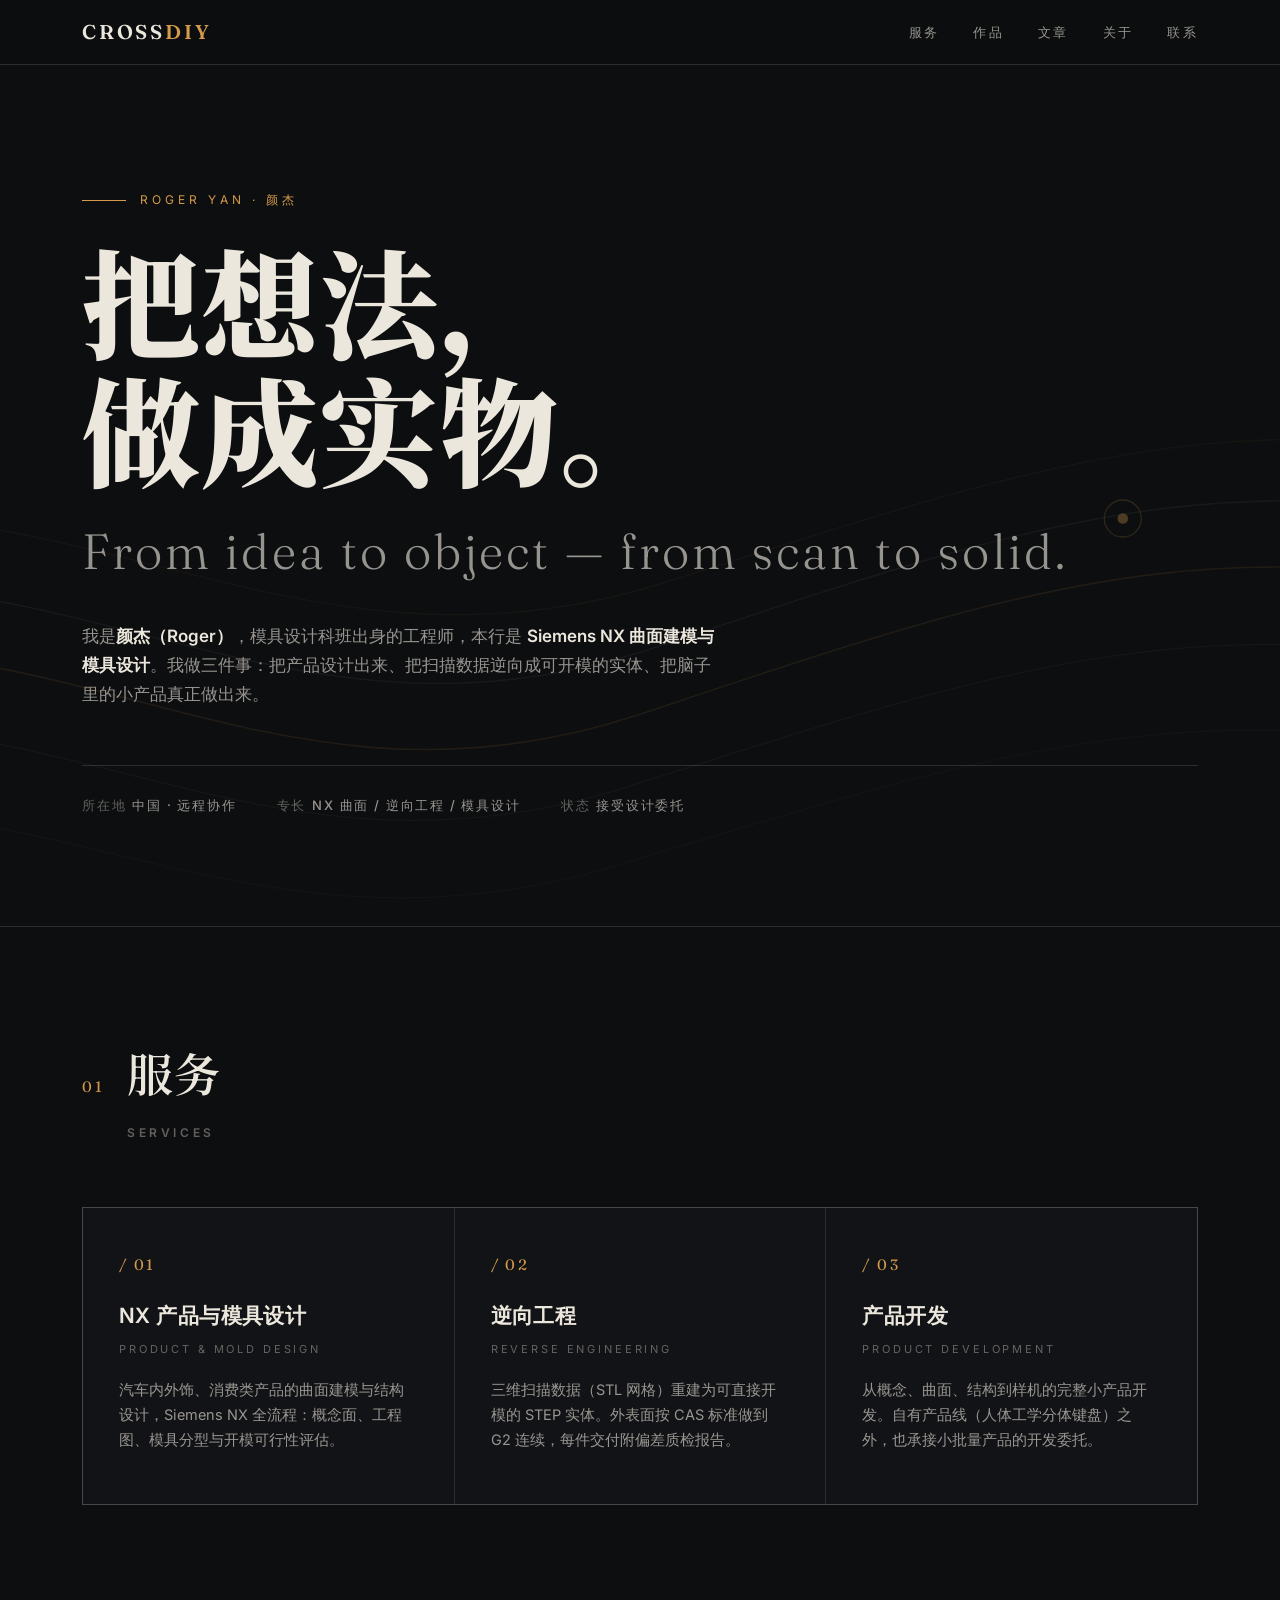
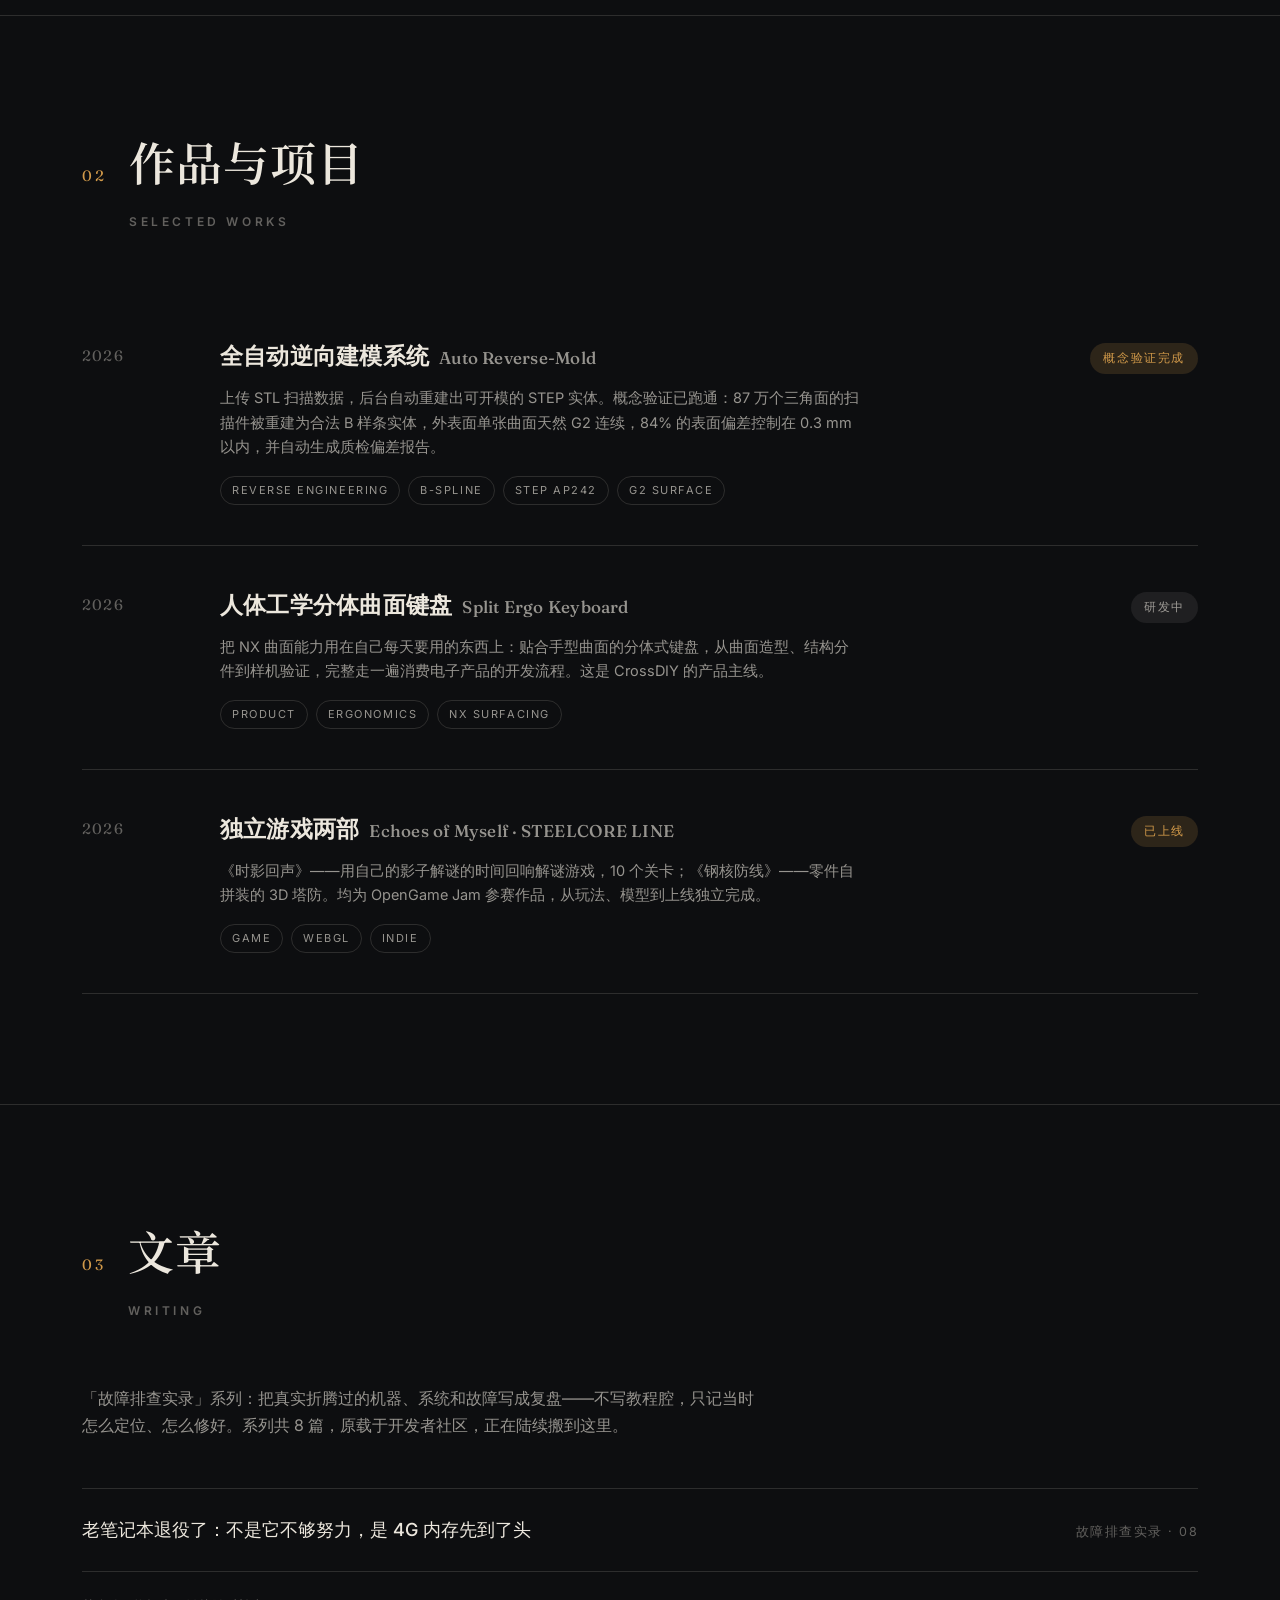
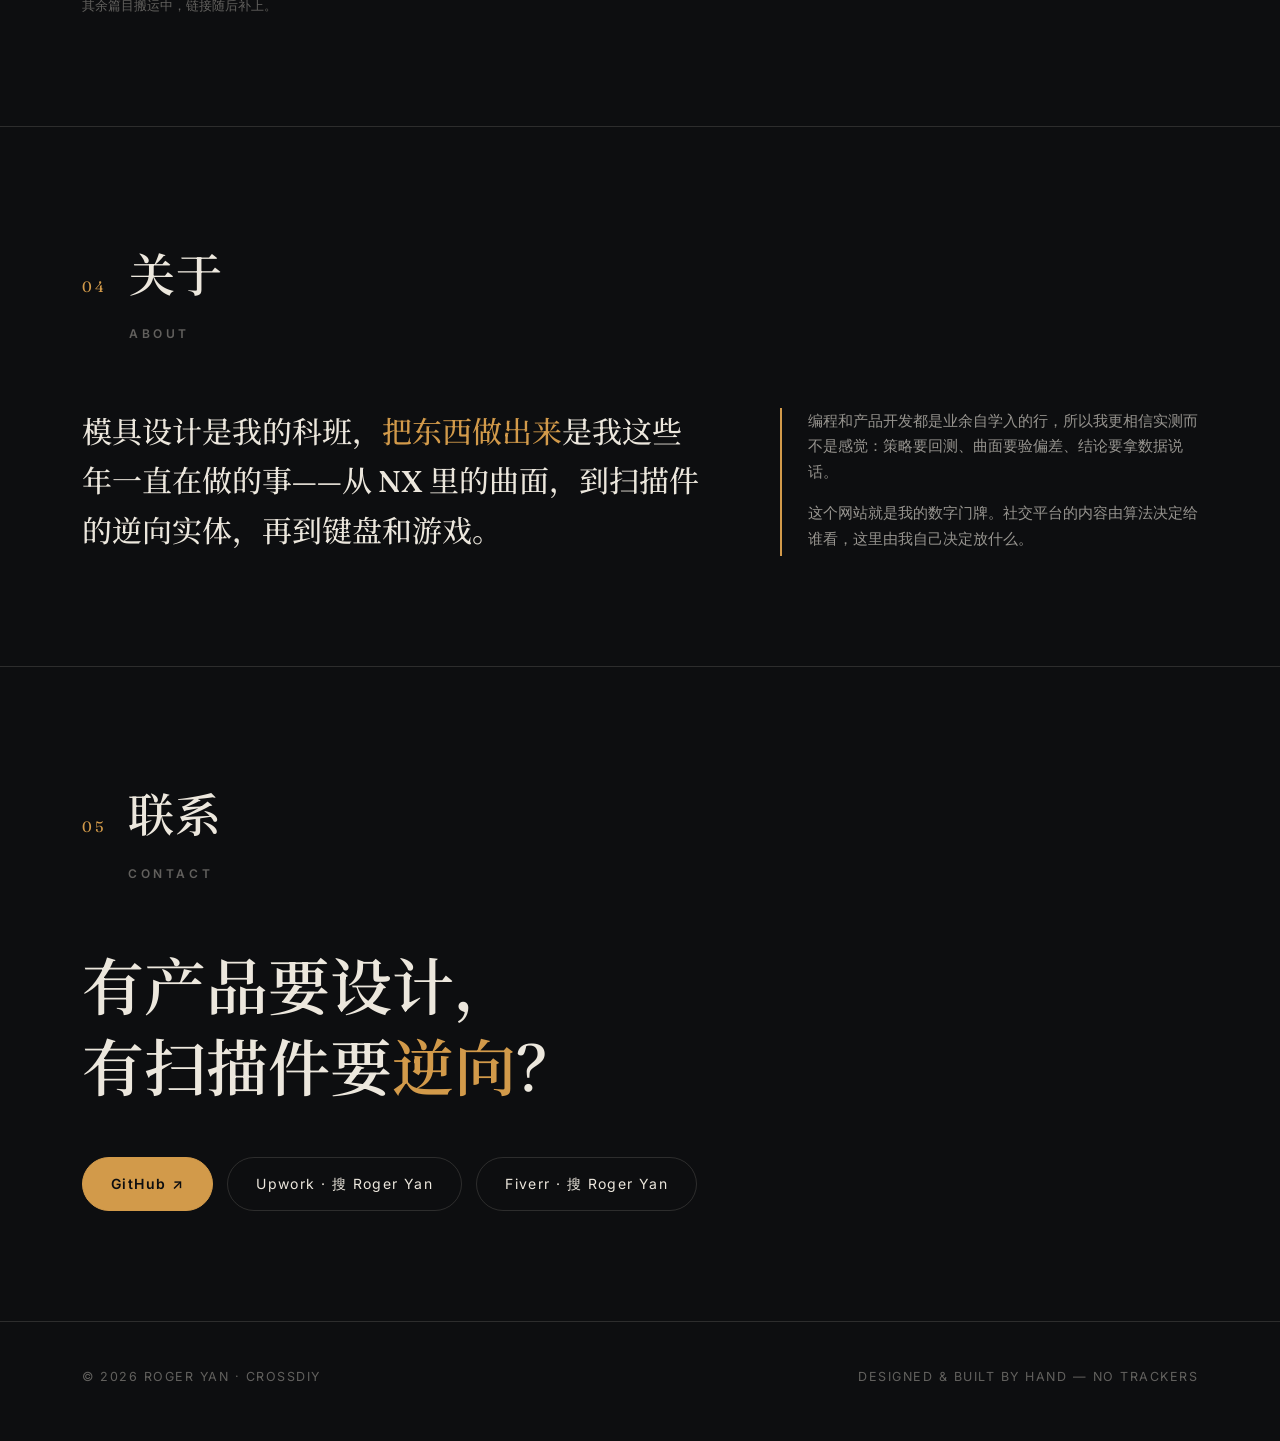
==== index.html @ 5c1dce78 "Personal site v1" ====
<!DOCTYPE html>
<html lang="zh-CN">
<head>
<meta charset="UTF-8">
<meta name="viewport" content="width=device-width, initial-scale=1.0">
<title>Roger Yan 颜杰 — 模具设计 · NX 曲面 · 逆向工程 | CrossDIY</title>
<meta name="description" content="颜杰（Roger Yan）：模具设计与 Siemens NX 曲面工程师。NX 产品与模具设计、扫描数据逆向工程、产品开发。">
<link rel="preconnect" href="https://fonts.googleapis.com">
<link rel="preconnect" href="https://fonts.gstatic.com" crossorigin>
<link href="https://fonts.googleapis.com/css2?family=Fraunces:opsz,wght@9..144,300;9..144,500;9..144,600&family=Inter:wght@400;500;600&family=Noto+Serif+SC:wght@600;900&display=swap" rel="stylesheet">
<style>
  :root{
    --ink:#0d0e10;
    --ink-2:#121316;
    --paper:#ece7dd;
    --paper-dim:rgba(236,231,221,.62);
    --paper-faint:rgba(236,231,221,.38);
    --line:rgba(236,231,221,.14);
    --accent:#d29a4a;
    --accent-soft:rgba(210,154,74,.16);
    --serif:"Fraunces","Noto Serif SC",serif;
    --sans:"Inter",-apple-system,"PingFang SC","Hiragino Sans GB","Microsoft YaHei",sans-serif;
  }
  *{margin:0;padding:0;box-sizing:border-box}
  html{scroll-behavior:smooth}
  body{background:var(--ink);color:var(--paper);font-family:var(--sans);line-height:1.7;-webkit-font-smoothing:antialiased;overflow-x:hidden}
  ::selection{background:var(--accent);color:var(--ink)}
  a{color:inherit;text-decoration:none}
  .wrap{max-width:1180px;margin:0 auto;padding:0 32px}

  /* ---------- nav ---------- */
  nav{position:fixed;top:0;left:0;right:0;z-index:50;backdrop-filter:blur(14px);background:rgba(13,14,16,.72);border-bottom:1px solid var(--line)}
  nav .wrap{display:flex;align-items:center;justify-content:space-between;height:64px}
  .brand{font-family:var(--serif);font-size:20px;font-weight:600;letter-spacing:.14em}
  .brand em{font-style:normal;color:var(--accent)}
  .nav-links{display:flex;gap:34px;font-size:13px;letter-spacing:.18em;color:var(--paper-dim)}
  .nav-links a{position:relative;padding:4px 0;transition:color .25s}
  .nav-links a:hover{color:var(--paper)}
  .nav-links a::after{content:"";position:absolute;left:0;bottom:0;width:0;height:1px;background:var(--accent);transition:width .3s}
  .nav-links a:hover::after{width:100%}
  @media(max-width:640px){.nav-links{gap:18px;font-size:12px}}

  /* ---------- hero ---------- */
  header{position:relative;padding:190px 0 110px;overflow:hidden}
  .contours{position:absolute;inset:0;pointer-events:none;opacity:.5}
  .contours svg{width:100%;height:100%}
  .hero-kicker{display:flex;align-items:center;gap:14px;font-size:12px;letter-spacing:.34em;color:var(--accent);text-transform:uppercase;margin-bottom:34px}
  .hero-kicker::before{content:"";width:44px;height:1px;background:var(--accent)}
  h1{font-family:var(--serif);font-weight:900;font-size:clamp(52px,9.2vw,118px);line-height:1.08;letter-spacing:.01em}
  h1 .thin{display:block;font-weight:300;font-size:.42em;letter-spacing:.06em;color:var(--paper-dim);margin-top:26px;font-family:var(--serif)}
  .hero-sub{max-width:640px;margin-top:44px;font-size:17px;color:var(--paper-dim)}
  .hero-sub strong{color:var(--paper);font-weight:600}
  .hero-meta{display:flex;flex-wrap:wrap;gap:12px 40px;margin-top:56px;padding-top:28px;border-top:1px solid var(--line);font-size:13px;letter-spacing:.14em;color:var(--paper-faint)}
  .hero-meta span b{color:var(--paper-dim);font-weight:500}

  /* ---------- sections ---------- */
  section{padding:110px 0;border-top:1px solid var(--line);position:relative}
  .sec-head{display:flex;align-items:baseline;gap:22px;margin-bottom:64px}
  .sec-no{font-family:var(--serif);font-size:15px;color:var(--accent);letter-spacing:.2em}
  .sec-title{font-family:var(--serif);font-size:clamp(30px,4.4vw,46px);font-weight:600;letter-spacing:.02em}
  .sec-title small{display:block;font-family:var(--sans);font-size:12px;letter-spacing:.3em;color:var(--paper-faint);margin-top:8px;text-transform:uppercase}

  /* services */
  .svc-grid{display:grid;grid-template-columns:repeat(3,1fr);gap:1px;background:var(--line);border:1px solid var(--line)}
  @media(max-width:860px){.svc-grid{grid-template-columns:1fr}}
  .svc{background:var(--ink-2);padding:44px 36px 52px;transition:background .3s}
  .svc:hover{background:#17181c}
  .svc .num{font-family:var(--serif);font-size:15px;color:var(--accent);letter-spacing:.16em}
  .svc h3{font-size:21px;font-weight:600;margin:20px 0 6px;letter-spacing:.02em}
  .svc .en{font-size:11px;letter-spacing:.26em;color:var(--paper-faint);text-transform:uppercase;margin-bottom:20px}
  .svc p{font-size:14.5px;color:var(--paper-dim)}

  /* works */
  .work{display:grid;grid-template-columns:110px 1fr auto;gap:28px;padding:40px 0;border-bottom:1px solid var(--line);align-items:start}
  .work:first-of-type{border-top:1px solid var(--line)}
  @media(max-width:760px){.work{grid-template-columns:1fr;gap:10px}}
  .work .yr{font-family:var(--serif);color:var(--paper-faint);font-size:15px;padding-top:6px;letter-spacing:.08em}
  .work h3{font-size:23px;font-weight:600;letter-spacing:.01em}
  .work h3 .en-name{font-family:var(--serif);font-weight:500;color:var(--paper-dim);font-size:17px;margin-left:10px}
  .work p{margin-top:10px;font-size:14.5px;color:var(--paper-dim);max-width:640px}
  .tags{display:flex;flex-wrap:wrap;gap:8px;margin-top:16px}
  .tag{font-size:11px;letter-spacing:.14em;padding:4px 11px;border:1px solid var(--line);border-radius:99px;color:var(--paper-dim)}
  .chip{font-size:11.5px;letter-spacing:.14em;padding:6px 13px;border-radius:99px;background:var(--accent-soft);color:var(--accent);white-space:nowrap;margin-top:6px}
  .chip.dev{background:rgba(236,231,221,.08);color:var(--paper-dim)}

  /* writing */
  .writing-lede{max-width:680px;font-size:16px;color:var(--paper-dim);margin-bottom:48px}
  .post-row{display:flex;justify-content:space-between;align-items:baseline;gap:24px;padding:26px 0;border-bottom:1px solid var(--line)}
  .post-row:first-of-type{border-top:1px solid var(--line)}
  .post-row .t{font-size:18px;font-weight:500}
  .post-row .d{font-size:12.5px;color:var(--paper-faint);letter-spacing:.12em;white-space:nowrap}
  .post-note{margin-top:22px;font-size:13px;color:var(--paper-faint)}

  /* about */
  .about-grid{display:grid;grid-template-columns:1.2fr .8fr;gap:70px}
  @media(max-width:860px){.about-grid{grid-template-columns:1fr;gap:36px}}
  .about-grid .big{font-family:var(--serif);font-size:clamp(23px,3vw,30px);line-height:1.65;font-weight:500}
  .about-grid .big em{font-style:normal;color:var(--accent)}
  .creed{border-left:2px solid var(--accent);padding-left:26px;color:var(--paper-dim);font-size:15px}
  .creed p+p{margin-top:16px}

  /* contact */
  .contact-big{font-family:var(--serif);font-size:clamp(34px,5.6vw,62px);font-weight:600;line-height:1.3}
  .contact-big em{font-style:normal;color:var(--accent)}
  .contact-row{display:flex;flex-wrap:wrap;gap:14px;margin-top:48px}
  .btn{display:inline-flex;align-items:center;gap:10px;padding:14px 28px;border:1px solid var(--line);border-radius:99px;font-size:14px;letter-spacing:.1em;transition:all .25s}
  .btn:hover{border-color:var(--accent);color:var(--accent);transform:translateY(-2px)}
  .btn.solid{background:var(--accent);color:var(--ink);border-color:var(--accent);font-weight:600}
  .btn.solid:hover{background:#e0aa58;color:var(--ink)}

  footer{padding:44px 0 54px;border-top:1px solid var(--line);font-size:12.5px;color:var(--paper-faint);letter-spacing:.12em}
  footer .wrap{display:flex;justify-content:space-between;flex-wrap:wrap;gap:14px}

  .reveal{opacity:0;transform:translateY(26px);transition:opacity .8s ease,transform .8s ease}
  .reveal.in{opacity:1;transform:none}
</style>
</head>
<body>

<nav>
  <div class="wrap">
    <a class="brand" href="#top">CROSS<em>DIY</em></a>
    <div class="nav-links">
      <a href="#services">服务</a>
      <a href="#works">作品</a>
      <a href="#writing">文章</a>
      <a href="#about">关于</a>
      <a href="#contact">联系</a>
    </div>
  </div>
</nav>

<header id="top">
  <div class="contours" aria-hidden="true">
    <svg viewBox="0 0 1440 700" preserveAspectRatio="xMidYMid slice" fill="none">
      <path d="M-40 520 C 260 420, 420 640, 720 540 S 1180 380, 1500 480" stroke="rgba(210,154,74,.20)" stroke-width="1.2"/>
      <path d="M-40 470 C 260 370, 430 590, 730 490 S 1190 330, 1500 430" stroke="rgba(236,231,221,.10)" stroke-width="1"/>
      <path d="M-40 575 C 250 480, 410 690, 710 595 S 1170 440, 1500 535" stroke="rgba(236,231,221,.07)" stroke-width="1"/>
      <path d="M-40 415 C 270 320, 440 535, 740 440 S 1200 285, 1500 380" stroke="rgba(210,154,74,.10)" stroke-width="1"/>
      <path d="M-40 640 C 240 545, 400 745, 700 655 S 1160 505, 1500 600" stroke="rgba(236,231,221,.05)" stroke-width="1"/>
      <circle cx="1085" cy="392" r="4" fill="rgba(210,154,74,.65)"/>
      <circle cx="1085" cy="392" r="14" stroke="rgba(210,154,74,.35)" stroke-width="1"/>
    </svg>
  </div>
  <div class="wrap">
    <div class="hero-kicker">Roger Yan · 颜杰</div>
    <h1>把想法，<br>做成实物。
      <span class="thin">From idea to object — from scan to solid.</span>
    </h1>
    <p class="hero-sub">我是<strong>颜杰（Roger）</strong>，模具设计科班出身的工程师，本行是 <strong>Siemens NX 曲面建模与模具设计</strong>。我做三件事：把产品设计出来、把扫描数据逆向成可开模的实体、把脑子里的小产品真正做出来。</p>
    <div class="hero-meta">
      <span>所在地 <b>中国 · 远程协作</b></span>
      <span>专长 <b>NX 曲面 / 逆向工程 / 模具设计</b></span>
      <span>状态 <b>接受设计委托</b></span>
    </div>
  </div>
</header>

<section id="services">
  <div class="wrap">
    <div class="sec-head reveal">
      <div class="sec-no">01</div>
      <h2 class="sec-title">服务<small>Services</small></h2>
    </div>
    <div class="svc-grid reveal">
      <div class="svc">
        <div class="num">/ 01</div>
        <h3>NX 产品与模具设计</h3>
        <div class="en">Product &amp; Mold Design</div>
        <p>汽车内外饰、消费类产品的曲面建模与结构设计，Siemens NX 全流程：概念面、工程图、模具分型与开模可行性评估。</p>
      </div>
      <div class="svc">
        <div class="num">/ 02</div>
        <h3>逆向工程</h3>
        <div class="en">Reverse Engineering</div>
        <p>三维扫描数据（STL 网格）重建为可直接开模的 STEP 实体。外表面按 CAS 标准做到 G2 连续，每件交付附偏差质检报告。</p>
      </div>
      <div class="svc">
        <div class="num">/ 03</div>
        <h3>产品开发</h3>
        <div class="en">Product Development</div>
        <p>从概念、曲面、结构到样机的完整小产品开发。自有产品线（人体工学分体键盘）之外，也承接小批量产品的开发委托。</p>
      </div>
    </div>
  </div>
</section>

<section id="works">
  <div class="wrap">
    <div class="sec-head reveal">
      <div class="sec-no">02</div>
      <h2 class="sec-title">作品与项目<small>Selected Works</small></h2>
    </div>

    <div class="work reveal">
      <div class="yr">2026</div>
      <div>
        <h3>全自动逆向建模系统<span class="en-name">Auto Reverse-Mold</span></h3>
        <p>上传 STL 扫描数据，后台自动重建出可开模的 STEP 实体。概念验证已跑通：87 万个三角面的扫描件被重建为合法 B 样条实体，外表面单张曲面天然 G2 连续，84% 的表面偏差控制在 0.3&nbsp;mm 以内，并自动生成质检偏差报告。</p>
        <div class="tags"><span class="tag">REVERSE ENGINEERING</span><span class="tag">B-SPLINE</span><span class="tag">STEP AP242</span><span class="tag">G2 SURFACE</span></div>
      </div>
      <div class="chip">概念验证完成</div>
    </div>

    <div class="work reveal">
      <div class="yr">2026</div>
      <div>
        <h3>人体工学分体曲面键盘<span class="en-name">Split Ergo Keyboard</span></h3>
        <p>把 NX 曲面能力用在自己每天要用的东西上：贴合手型曲面的分体式键盘，从曲面造型、结构分件到样机验证，完整走一遍消费电子产品的开发流程。这是 CrossDIY 的产品主线。</p>
        <div class="tags"><span class="tag">PRODUCT</span><span class="tag">ERGONOMICS</span><span class="tag">NX SURFACING</span></div>
      </div>
      <div class="chip dev">研发中</div>
    </div>

    <div class="work reveal">
      <div class="yr">2026</div>
      <div>
        <h3>独立游戏两部<span class="en-name">Echoes of Myself · STEELCORE LINE</span></h3>
        <p>《时影回声》——用自己的影子解谜的时间回响解谜游戏，10 个关卡；《钢核防线》——零件自拼装的 3D 塔防。均为 OpenGame Jam 参赛作品，从玩法、模型到上线独立完成。</p>
        <div class="tags"><span class="tag">GAME</span><span class="tag">WEBGL</span><span class="tag">INDIE</span></div>
      </div>
      <div class="chip">已上线</div>
    </div>
  </div>
</section>

<section id="writing">
  <div class="wrap">
    <div class="sec-head reveal">
      <div class="sec-no">03</div>
      <h2 class="sec-title">文章<small>Writing</small></h2>
    </div>
    <p class="writing-lede reveal">「故障排查实录」系列：把真实折腾过的机器、系统和故障写成复盘——不写教程腔，只记当时怎么定位、怎么修好。系列共 8 篇，原载于开发者社区，正在陆续搬到这里。</p>
    <div class="reveal">
      <div class="post-row">
        <div class="t">老笔记本退役了：不是它不够努力，是 4G 内存先到了头</div>
        <div class="d">故障排查实录 · 08</div>
      </div>
      <p class="post-note">其余篇目搬运中，链接随后补上。</p>
    </div>
  </div>
</section>

<section id="about">
  <div class="wrap">
    <div class="sec-head reveal">
      <div class="sec-no">04</div>
      <h2 class="sec-title">关于<small>About</small></h2>
    </div>
    <div class="about-grid reveal">
      <p class="big">模具设计是我的科班，<em>把东西做出来</em>是我这些年一直在做的事——从 NX 里的曲面，到扫描件的逆向实体，再到键盘和游戏。</p>
      <div class="creed">
        <p>编程和产品开发都是业余自学入的行，所以我更相信实测而不是感觉：策略要回测、曲面要验偏差、结论要拿数据说话。</p>
        <p>这个网站就是我的数字门牌。社交平台的内容由算法决定给谁看，这里由我自己决定放什么。</p>
      </div>
    </div>
  </div>
</section>

<section id="contact">
  <div class="wrap">
    <div class="sec-head reveal">
      <div class="sec-no">05</div>
      <h2 class="sec-title">联系<small>Contact</small></h2>
    </div>
    <p class="contact-big reveal">有产品要设计，<br>有扫描件要<em>逆向</em>？</p>
    <div class="contact-row reveal">
      <a class="btn solid" href="https://github.com/shidu110" target="_blank" rel="noopener">GitHub ↗</a>
      <span class="btn">Upwork · 搜 Roger Yan</span>
      <span class="btn">Fiverr · 搜 Roger Yan</span>
    </div>
  </div>
</section>

<footer>
  <div class="wrap">
    <span>© 2026 ROGER YAN · CROSSDIY</span>
    <span>DESIGNED &amp; BUILT BY HAND — NO TRACKERS</span>
  </div>
</footer>

<script>
  const io = new IntersectionObserver(es => {
    es.forEach(e => { if (e.isIntersecting) { e.target.classList.add('in'); io.unobserve(e.target); } });
  }, { threshold: .12 });
  document.querySelectorAll('.reveal').forEach(el => io.observe(el));
</script>
</body>
</html>
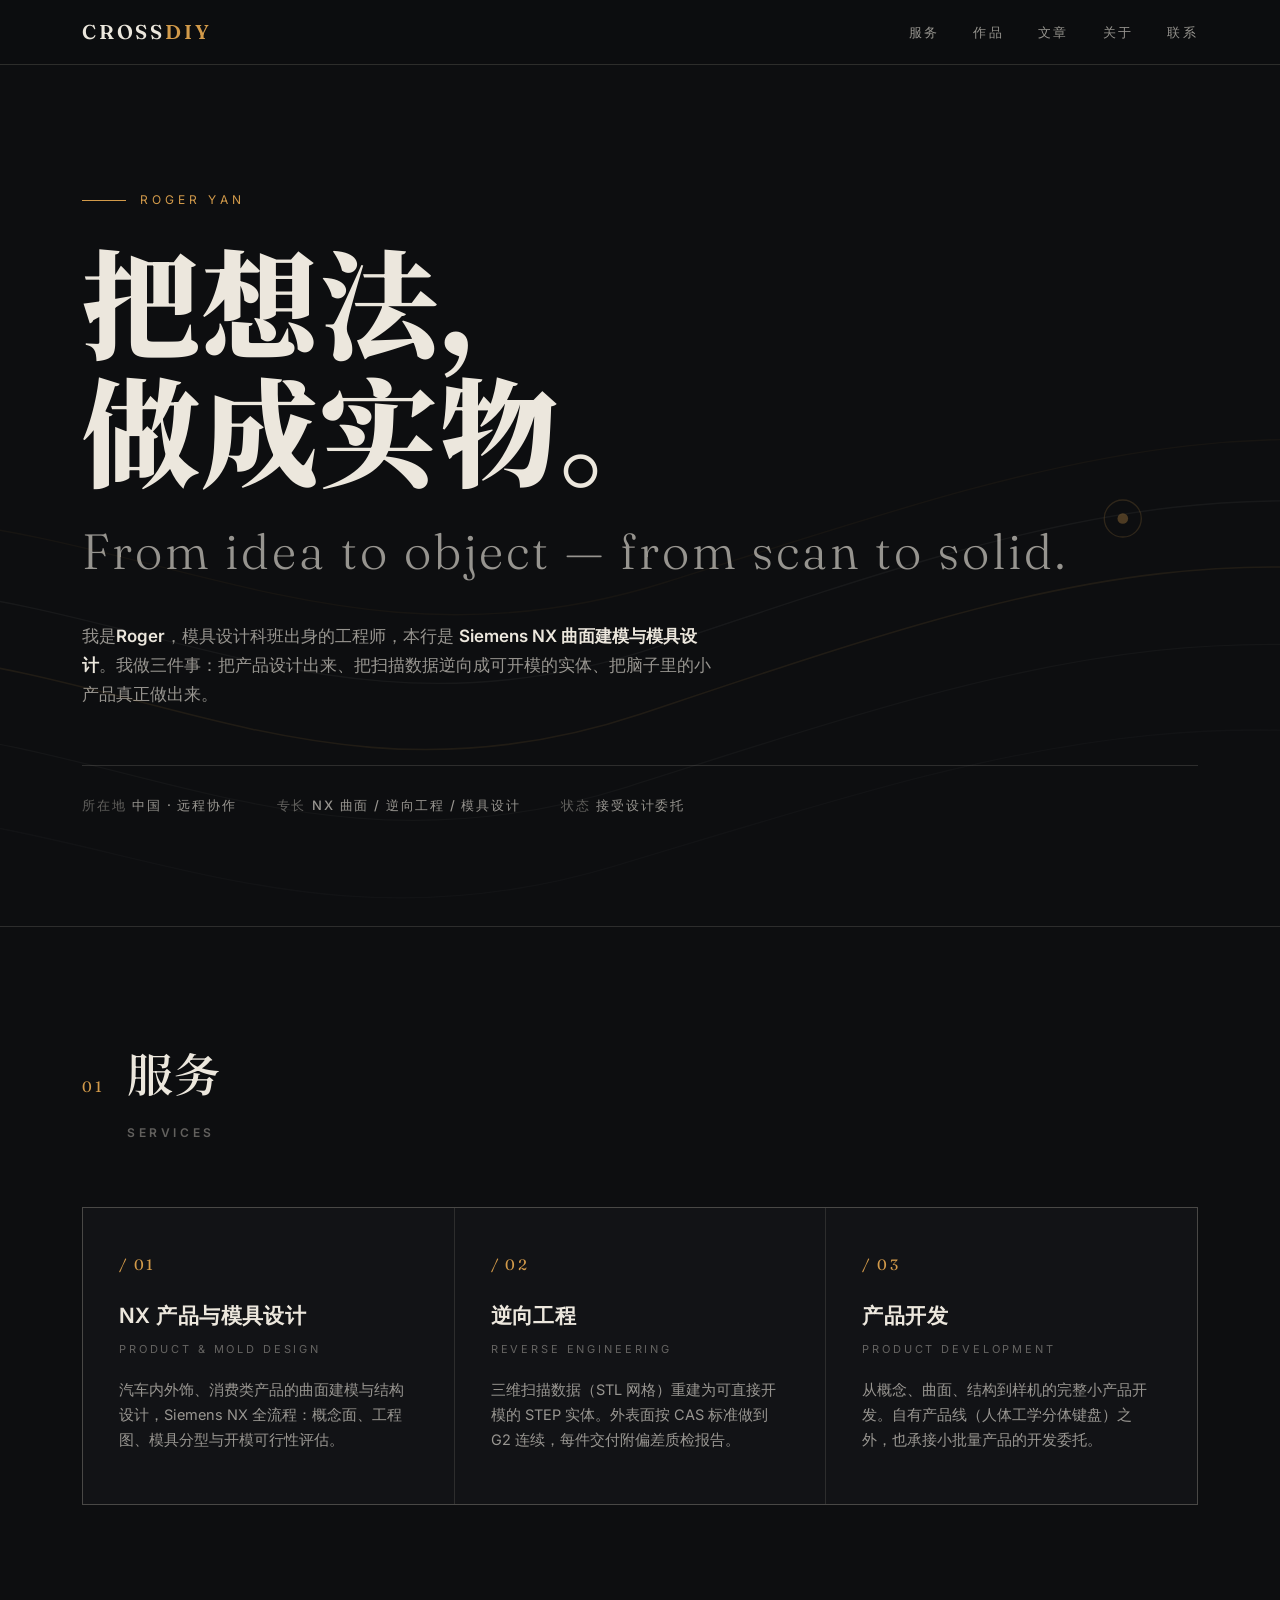
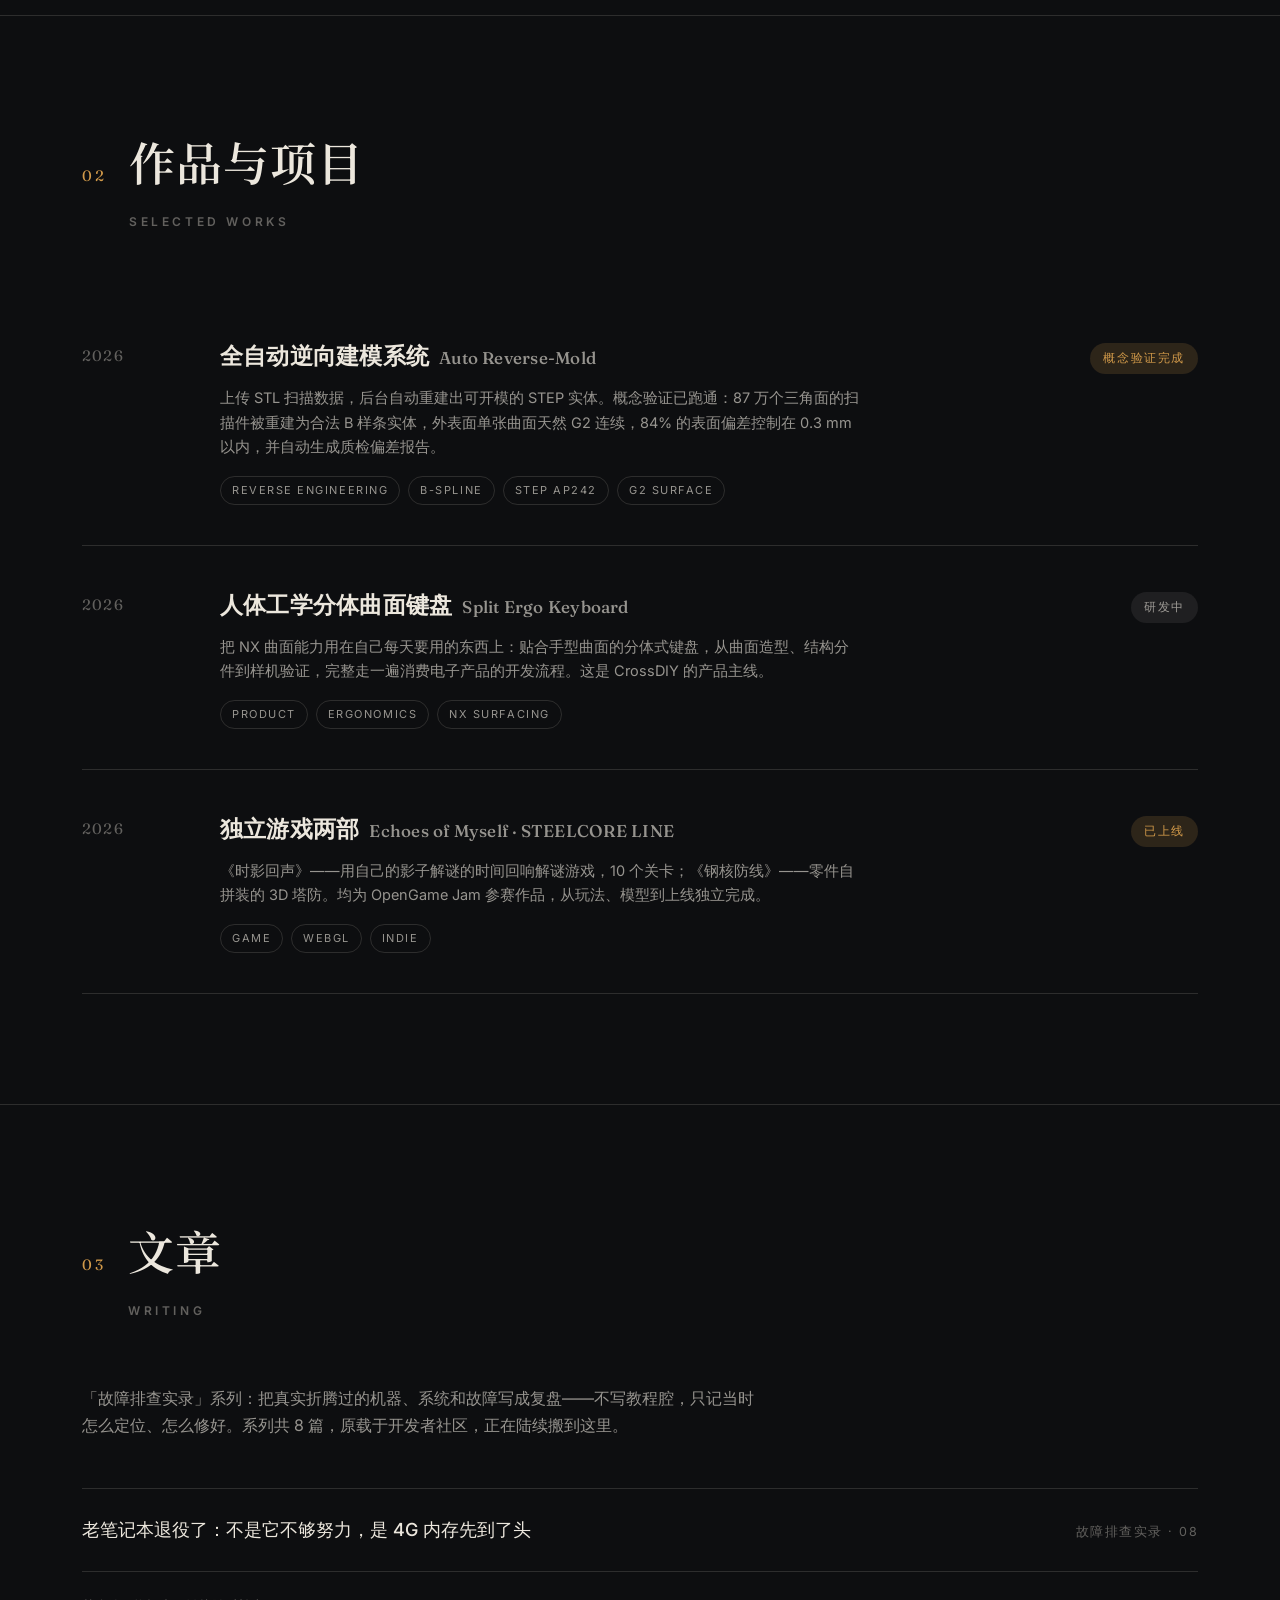
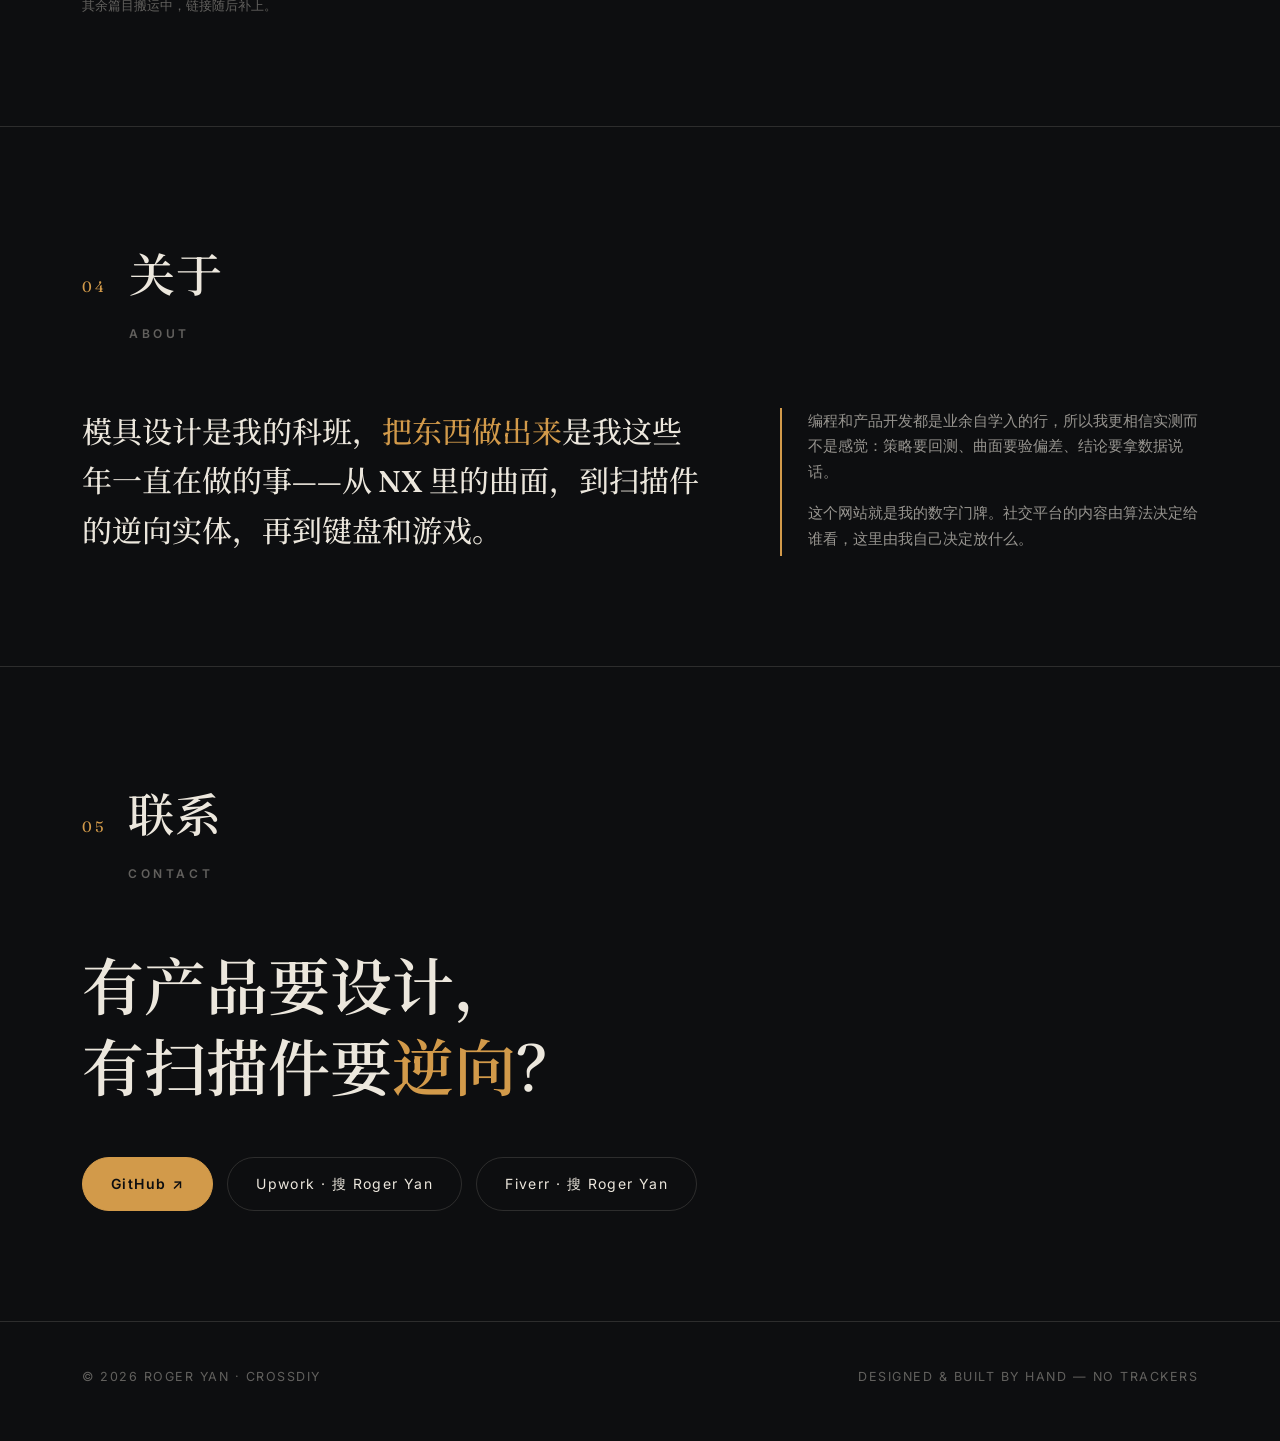
==== commit 5b234a13: "Remove real name from site" ====
--- a/index.html
+++ b/index.html
@@ -3,8 +3,8 @@
 <head>
 <meta charset="UTF-8">
 <meta name="viewport" content="width=device-width, initial-scale=1.0">
-<title>Roger Yan 颜杰 — 模具设计 · NX 曲面 · 逆向工程 | CrossDIY</title>
-<meta name="description" content="颜杰（Roger Yan）：模具设计与 Siemens NX 曲面工程师。NX 产品与模具设计、扫描数据逆向工程、产品开发。">
+<title>Roger Yan — 模具设计 · NX 曲面 · 逆向工程 | CrossDIY</title>
+<meta name="description" content="Roger Yan：模具设计与 Siemens NX 曲面工程师。NX 产品与模具设计、扫描数据逆向工程、产品开发。">
 <link rel="preconnect" href="https://fonts.googleapis.com">
 <link rel="preconnect" href="https://fonts.gstatic.com" crossorigin>
 <link href="https://fonts.googleapis.com/css2?family=Fraunces:opsz,wght@9..144,300;9..144,500;9..144,600&family=Inter:wght@400;500;600&family=Noto+Serif+SC:wght@600;900&display=swap" rel="stylesheet">
@@ -143,11 +143,11 @@
     </svg>
   </div>
   <div class="wrap">
-    <div class="hero-kicker">Roger Yan · 颜杰</div>
+    <div class="hero-kicker">Roger Yan</div>
     <h1>把想法，<br>做成实物。
       <span class="thin">From idea to object — from scan to solid.</span>
     </h1>
-    <p class="hero-sub">我是<strong>颜杰（Roger）</strong>，模具设计科班出身的工程师，本行是 <strong>Siemens NX 曲面建模与模具设计</strong>。我做三件事：把产品设计出来、把扫描数据逆向成可开模的实体、把脑子里的小产品真正做出来。</p>
+    <p class="hero-sub">我是<strong>Roger</strong>，模具设计科班出身的工程师，本行是 <strong>Siemens NX 曲面建模与模具设计</strong>。我做三件事：把产品设计出来、把扫描数据逆向成可开模的实体、把脑子里的小产品真正做出来。</p>
     <div class="hero-meta">
       <span>所在地 <b>中国 · 远程协作</b></span>
       <span>专长 <b>NX 曲面 / 逆向工程 / 模具设计</b></span>
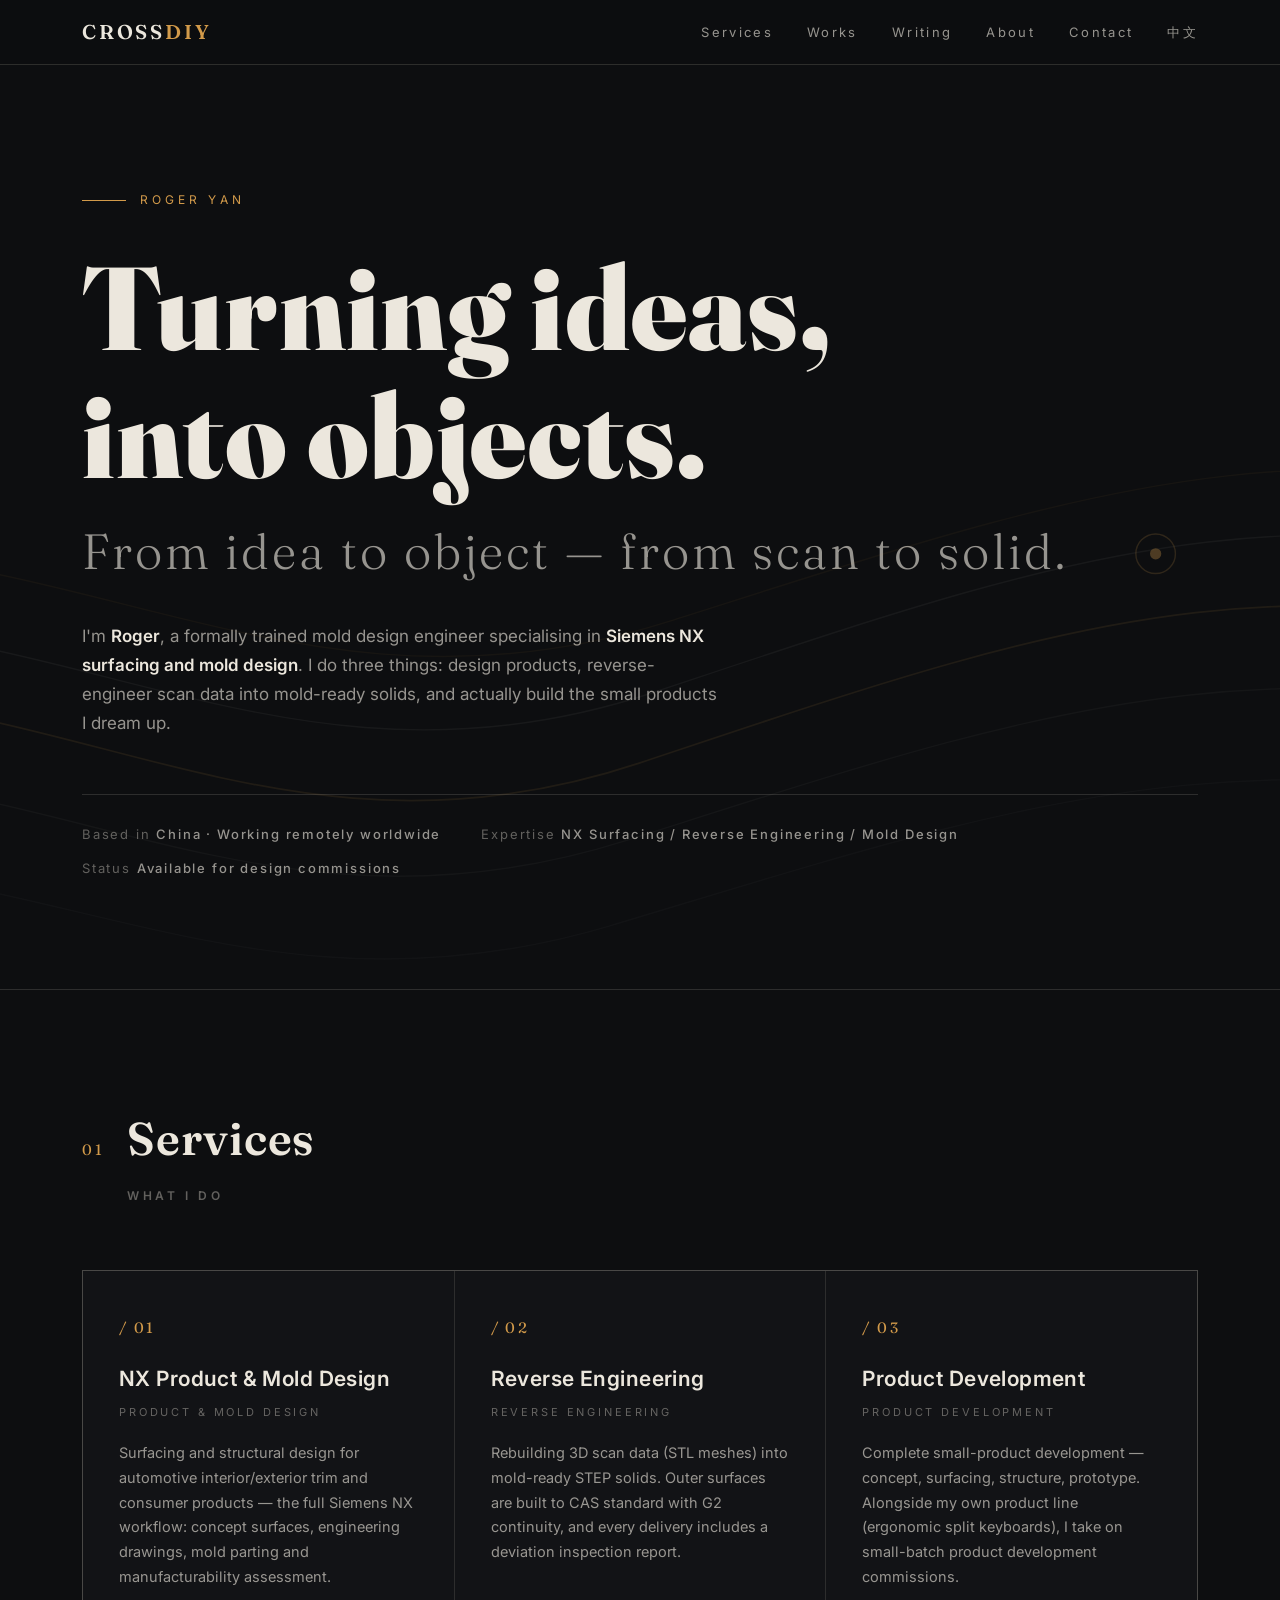
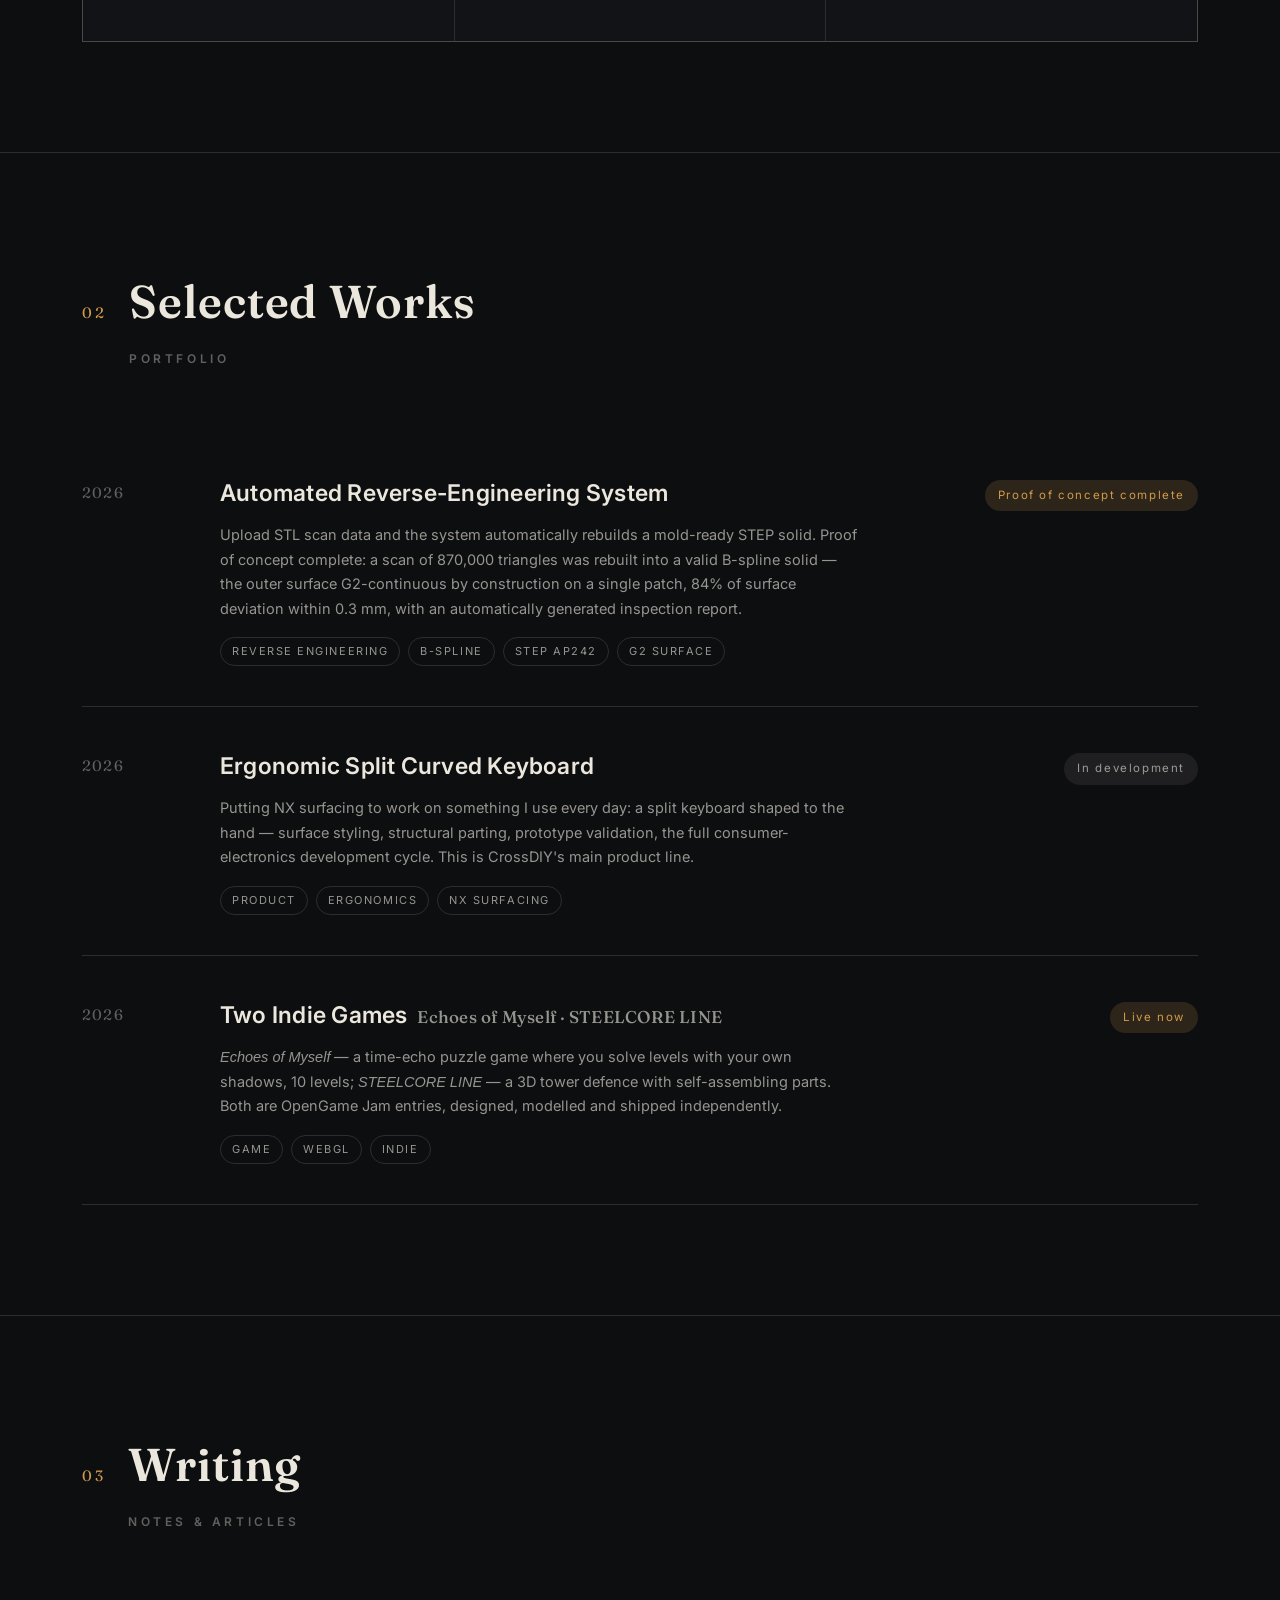
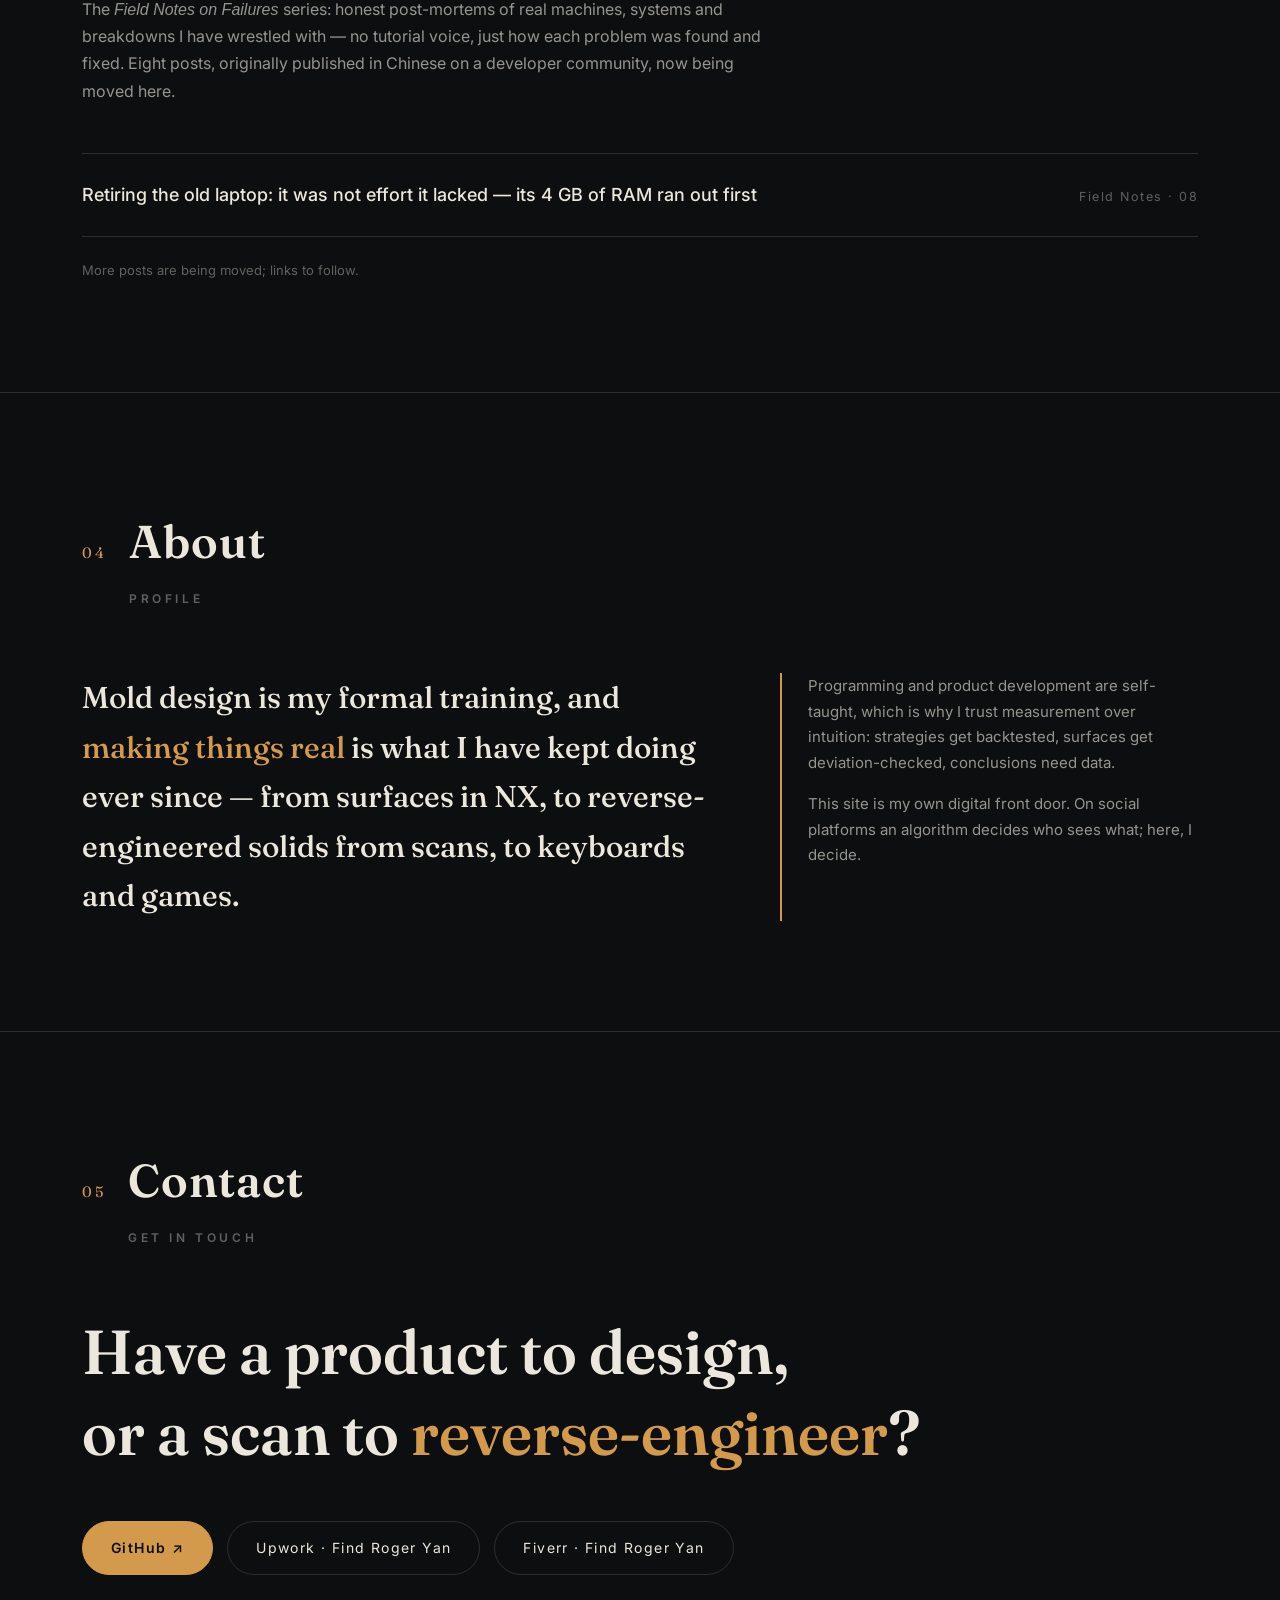
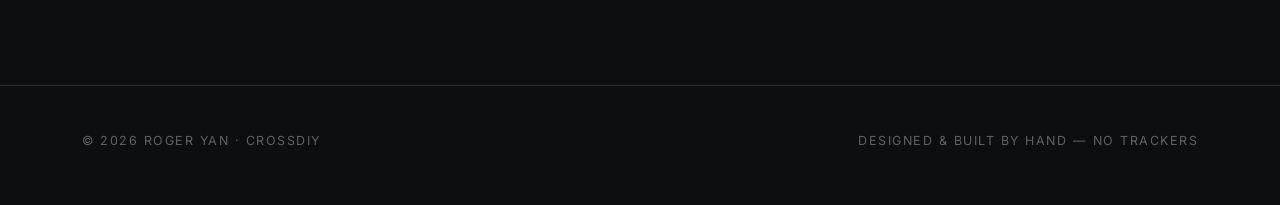
==== commit 08f686e9: "English default + zh version" ====
--- a/index.html
+++ b/index.html
@@ -1,10 +1,12 @@
 <!DOCTYPE html>
-<html lang="zh-CN">
+<html lang="en">
 <head>
 <meta charset="UTF-8">
 <meta name="viewport" content="width=device-width, initial-scale=1.0">
-<title>Roger Yan — 模具设计 · NX 曲面 · 逆向工程 | CrossDIY</title>
-<meta name="description" content="Roger Yan：模具设计与 Siemens NX 曲面工程师。NX 产品与模具设计、扫描数据逆向工程、产品开发。">
+<title>Roger Yan — Mold Design · NX Surfacing · Reverse Engineering | CrossDIY</title>
+<meta name="description" content="Roger Yan: mold design and Siemens NX surfacing engineer. NX product and mold design, reverse engineering from scan data, product development.">
+<link rel="alternate" hreflang="en" href="https://me.crossdiy.com/">
+<link rel="alternate" hreflang="zh-CN" href="https://me.crossdiy.com/zh">
 <link rel="preconnect" href="https://fonts.googleapis.com">
 <link rel="preconnect" href="https://fonts.gstatic.com" crossorigin>
 <link href="https://fonts.googleapis.com/css2?family=Fraunces:opsz,wght@9..144,300;9..144,500;9..144,600&family=Inter:wght@400;500;600&family=Noto+Serif+SC:wght@600;900&display=swap" rel="stylesheet">
@@ -121,11 +123,12 @@
   <div class="wrap">
     <a class="brand" href="#top">CROSS<em>DIY</em></a>
     <div class="nav-links">
-      <a href="#services">服务</a>
-      <a href="#works">作品</a>
-      <a href="#writing">文章</a>
-      <a href="#about">关于</a>
-      <a href="#contact">联系</a>
+      <a href="#services">Services</a>
+      <a href="#works">Works</a>
+      <a href="#writing">Writing</a>
+      <a href="#about">About</a>
+      <a href="#contact">Contact</a>
+      <a href="/zh">中文</a>
     </div>
   </div>
 </nav>
@@ -144,14 +147,14 @@
   </div>
   <div class="wrap">
     <div class="hero-kicker">Roger Yan</div>
-    <h1>把想法，<br>做成实物。
+    <h1>Turning ideas,<br>into objects.
       <span class="thin">From idea to object — from scan to solid.</span>
     </h1>
-    <p class="hero-sub">我是<strong>Roger</strong>，模具设计科班出身的工程师，本行是 <strong>Siemens NX 曲面建模与模具设计</strong>。我做三件事：把产品设计出来、把扫描数据逆向成可开模的实体、把脑子里的小产品真正做出来。</p>
+    <p class="hero-sub">I'm <strong>Roger</strong>, a formally trained mold design engineer specialising in <strong>Siemens NX surfacing and mold design</strong>. I do three things: design products, reverse-engineer scan data into mold-ready solids, and actually build the small products I dream up.</p>
     <div class="hero-meta">
-      <span>所在地 <b>中国 · 远程协作</b></span>
-      <span>专长 <b>NX 曲面 / 逆向工程 / 模具设计</b></span>
-      <span>状态 <b>接受设计委托</b></span>
+      <span>Based in <b>China · Working remotely worldwide</b></span>
+      <span>Expertise <b>NX Surfacing / Reverse Engineering / Mold Design</b></span>
+      <span>Status <b>Available for design commissions</b></span>
     </div>
   </div>
 </header>
@@ -160,26 +163,26 @@
   <div class="wrap">
     <div class="sec-head reveal">
       <div class="sec-no">01</div>
-      <h2 class="sec-title">服务<small>Services</small></h2>
+      <h2 class="sec-title">Services<small>What I Do</small></h2>
     </div>
     <div class="svc-grid reveal">
       <div class="svc">
         <div class="num">/ 01</div>
-        <h3>NX 产品与模具设计</h3>
+        <h3>NX Product &amp; Mold Design</h3>
         <div class="en">Product &amp; Mold Design</div>
-        <p>汽车内外饰、消费类产品的曲面建模与结构设计，Siemens NX 全流程：概念面、工程图、模具分型与开模可行性评估。</p>
+        <p>Surfacing and structural design for automotive interior/exterior trim and consumer products — the full Siemens NX workflow: concept surfaces, engineering drawings, mold parting and manufacturability assessment.</p>
       </div>
       <div class="svc">
         <div class="num">/ 02</div>
-        <h3>逆向工程</h3>
+        <h3>Reverse Engineering</h3>
         <div class="en">Reverse Engineering</div>
-        <p>三维扫描数据（STL 网格）重建为可直接开模的 STEP 实体。外表面按 CAS 标准做到 G2 连续，每件交付附偏差质检报告。</p>
+        <p>Rebuilding 3D scan data (STL meshes) into mold-ready STEP solids. Outer surfaces are built to CAS standard with G2 continuity, and every delivery includes a deviation inspection report.</p>
       </div>
       <div class="svc">
         <div class="num">/ 03</div>
-        <h3>产品开发</h3>
+        <h3>Product Development</h3>
         <div class="en">Product Development</div>
-        <p>从概念、曲面、结构到样机的完整小产品开发。自有产品线（人体工学分体键盘）之外，也承接小批量产品的开发委托。</p>
+        <p>Complete small-product development — concept, surfacing, structure, prototype. Alongside my own product line (ergonomic split keyboards), I take on small-batch product development commissions.</p>
       </div>
     </div>
   </div>
@@ -189,37 +192,37 @@
   <div class="wrap">
     <div class="sec-head reveal">
       <div class="sec-no">02</div>
-      <h2 class="sec-title">作品与项目<small>Selected Works</small></h2>
+      <h2 class="sec-title">Selected Works<small>Portfolio</small></h2>
     </div>
 
     <div class="work reveal">
       <div class="yr">2026</div>
       <div>
-        <h3>全自动逆向建模系统<span class="en-name">Auto Reverse-Mold</span></h3>
-        <p>上传 STL 扫描数据，后台自动重建出可开模的 STEP 实体。概念验证已跑通：87 万个三角面的扫描件被重建为合法 B 样条实体，外表面单张曲面天然 G2 连续，84% 的表面偏差控制在 0.3&nbsp;mm 以内，并自动生成质检偏差报告。</p>
+        <h3>Automated Reverse-Engineering System</h3>
+        <p>Upload STL scan data and the system automatically rebuilds a mold-ready STEP solid. Proof of concept complete: a scan of 870,000 triangles was rebuilt into a valid B-spline solid — the outer surface G2-continuous by construction on a single patch, 84% of surface deviation within 0.3&nbsp;mm, with an automatically generated inspection report.</p>
         <div class="tags"><span class="tag">REVERSE ENGINEERING</span><span class="tag">B-SPLINE</span><span class="tag">STEP AP242</span><span class="tag">G2 SURFACE</span></div>
       </div>
-      <div class="chip">概念验证完成</div>
+      <div class="chip">Proof of concept complete</div>
     </div>
 
     <div class="work reveal">
       <div class="yr">2026</div>
       <div>
-        <h3>人体工学分体曲面键盘<span class="en-name">Split Ergo Keyboard</span></h3>
-        <p>把 NX 曲面能力用在自己每天要用的东西上：贴合手型曲面的分体式键盘，从曲面造型、结构分件到样机验证，完整走一遍消费电子产品的开发流程。这是 CrossDIY 的产品主线。</p>
+        <h3>Ergonomic Split Curved Keyboard</h3>
+        <p>Putting NX surfacing to work on something I use every day: a split keyboard shaped to the hand — surface styling, structural parting, prototype validation, the full consumer-electronics development cycle. This is CrossDIY's main product line.</p>
         <div class="tags"><span class="tag">PRODUCT</span><span class="tag">ERGONOMICS</span><span class="tag">NX SURFACING</span></div>
       </div>
-      <div class="chip dev">研发中</div>
+      <div class="chip dev">In development</div>
     </div>
 
     <div class="work reveal">
       <div class="yr">2026</div>
       <div>
-        <h3>独立游戏两部<span class="en-name">Echoes of Myself · STEELCORE LINE</span></h3>
-        <p>《时影回声》——用自己的影子解谜的时间回响解谜游戏，10 个关卡；《钢核防线》——零件自拼装的 3D 塔防。均为 OpenGame Jam 参赛作品，从玩法、模型到上线独立完成。</p>
+        <h3>Two Indie Games<span class="en-name">Echoes of Myself · STEELCORE LINE</span></h3>
+        <p><i>Echoes of Myself</i> — a time-echo puzzle game where you solve levels with your own shadows, 10 levels; <i>STEELCORE LINE</i> — a 3D tower defence with self-assembling parts. Both are OpenGame Jam entries, designed, modelled and shipped independently.</p>
         <div class="tags"><span class="tag">GAME</span><span class="tag">WEBGL</span><span class="tag">INDIE</span></div>
       </div>
-      <div class="chip">已上线</div>
+      <div class="chip">Live now</div>
     </div>
   </div>
 </section>
@@ -228,15 +231,15 @@
   <div class="wrap">
     <div class="sec-head reveal">
       <div class="sec-no">03</div>
-      <h2 class="sec-title">文章<small>Writing</small></h2>
-    </div>
-    <p class="writing-lede reveal">「故障排查实录」系列：把真实折腾过的机器、系统和故障写成复盘——不写教程腔，只记当时怎么定位、怎么修好。系列共 8 篇，原载于开发者社区，正在陆续搬到这里。</p>
+      <h2 class="sec-title">Writing<small>Notes &amp; Articles</small></h2>
+    </div>
+    <p class="writing-lede reveal">The <i>Field Notes on Failures</i> series: honest post-mortems of real machines, systems and breakdowns I have wrestled with — no tutorial voice, just how each problem was found and fixed. Eight posts, originally published in Chinese on a developer community, now being moved here.</p>
     <div class="reveal">
       <div class="post-row">
-        <div class="t">老笔记本退役了：不是它不够努力，是 4G 内存先到了头</div>
-        <div class="d">故障排查实录 · 08</div>
-      </div>
-      <p class="post-note">其余篇目搬运中，链接随后补上。</p>
+        <div class="t">Retiring the old laptop: it was not effort it lacked — its 4 GB of RAM ran out first</div>
+        <div class="d">Field Notes · 08</div>
+      </div>
+      <p class="post-note">More posts are being moved; links to follow.</p>
     </div>
   </div>
 </section>
@@ -245,13 +248,13 @@
   <div class="wrap">
     <div class="sec-head reveal">
       <div class="sec-no">04</div>
-      <h2 class="sec-title">关于<small>About</small></h2>
+      <h2 class="sec-title">About<small>Profile</small></h2>
     </div>
     <div class="about-grid reveal">
-      <p class="big">模具设计是我的科班，<em>把东西做出来</em>是我这些年一直在做的事——从 NX 里的曲面，到扫描件的逆向实体，再到键盘和游戏。</p>
+      <p class="big">Mold design is my formal training, and <em>making things real</em> is what I have kept doing ever since — from surfaces in NX, to reverse-engineered solids from scans, to keyboards and games.</p>
       <div class="creed">
-        <p>编程和产品开发都是业余自学入的行，所以我更相信实测而不是感觉：策略要回测、曲面要验偏差、结论要拿数据说话。</p>
-        <p>这个网站就是我的数字门牌。社交平台的内容由算法决定给谁看，这里由我自己决定放什么。</p>
+        <p>Programming and product development are self-taught, which is why I trust measurement over intuition: strategies get backtested, surfaces get deviation-checked, conclusions need data.</p>
+        <p>This site is my own digital front door. On social platforms an algorithm decides who sees what; here, I decide.</p>
       </div>
     </div>
   </div>
@@ -261,13 +264,13 @@
   <div class="wrap">
     <div class="sec-head reveal">
       <div class="sec-no">05</div>
-      <h2 class="sec-title">联系<small>Contact</small></h2>
-    </div>
-    <p class="contact-big reveal">有产品要设计，<br>有扫描件要<em>逆向</em>？</p>
+      <h2 class="sec-title">Contact<small>Get in Touch</small></h2>
+    </div>
+    <p class="contact-big reveal">Have a product to design,<br>or a scan to <em>reverse-engineer</em>?</p>
     <div class="contact-row reveal">
       <a class="btn solid" href="https://github.com/shidu110" target="_blank" rel="noopener">GitHub ↗</a>
-      <span class="btn">Upwork · 搜 Roger Yan</span>
-      <span class="btn">Fiverr · 搜 Roger Yan</span>
+      <span class="btn">Upwork · Find Roger Yan</span>
+      <span class="btn">Fiverr · Find Roger Yan</span>
     </div>
   </div>
 </section>
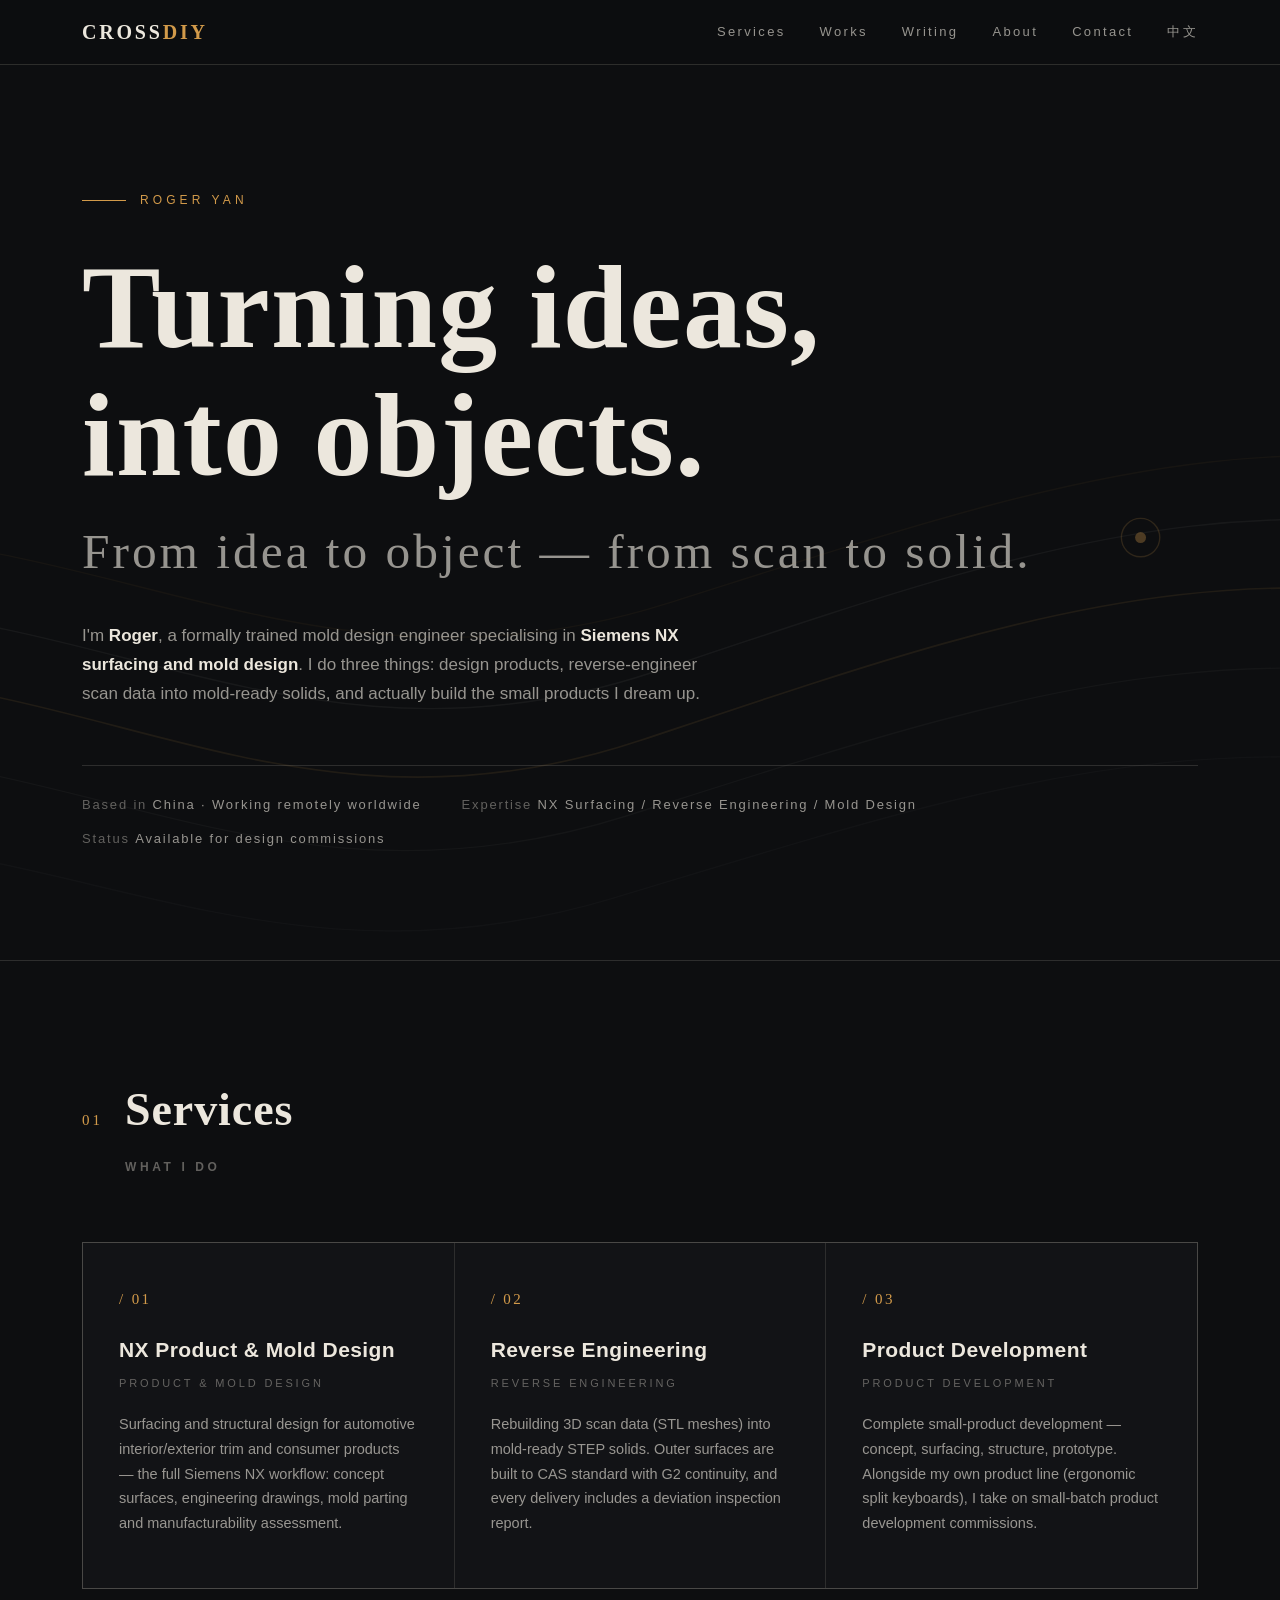
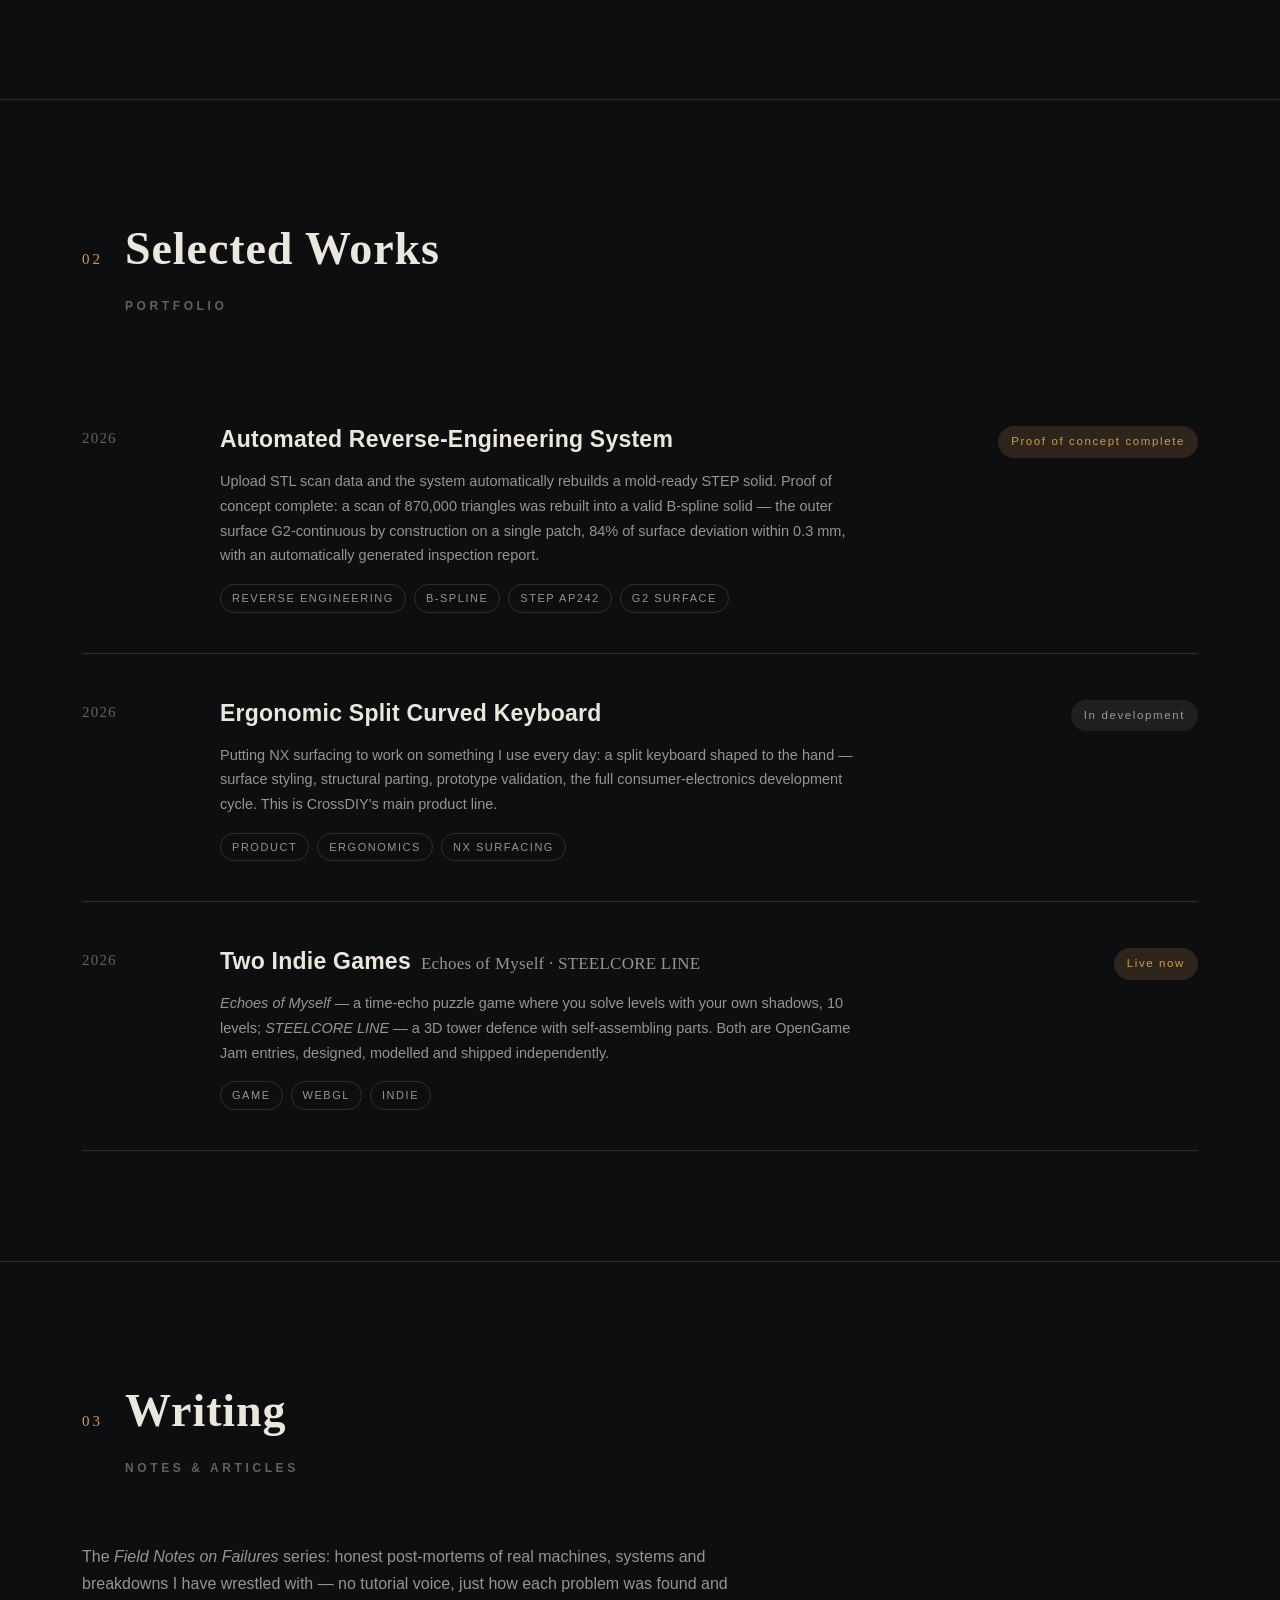
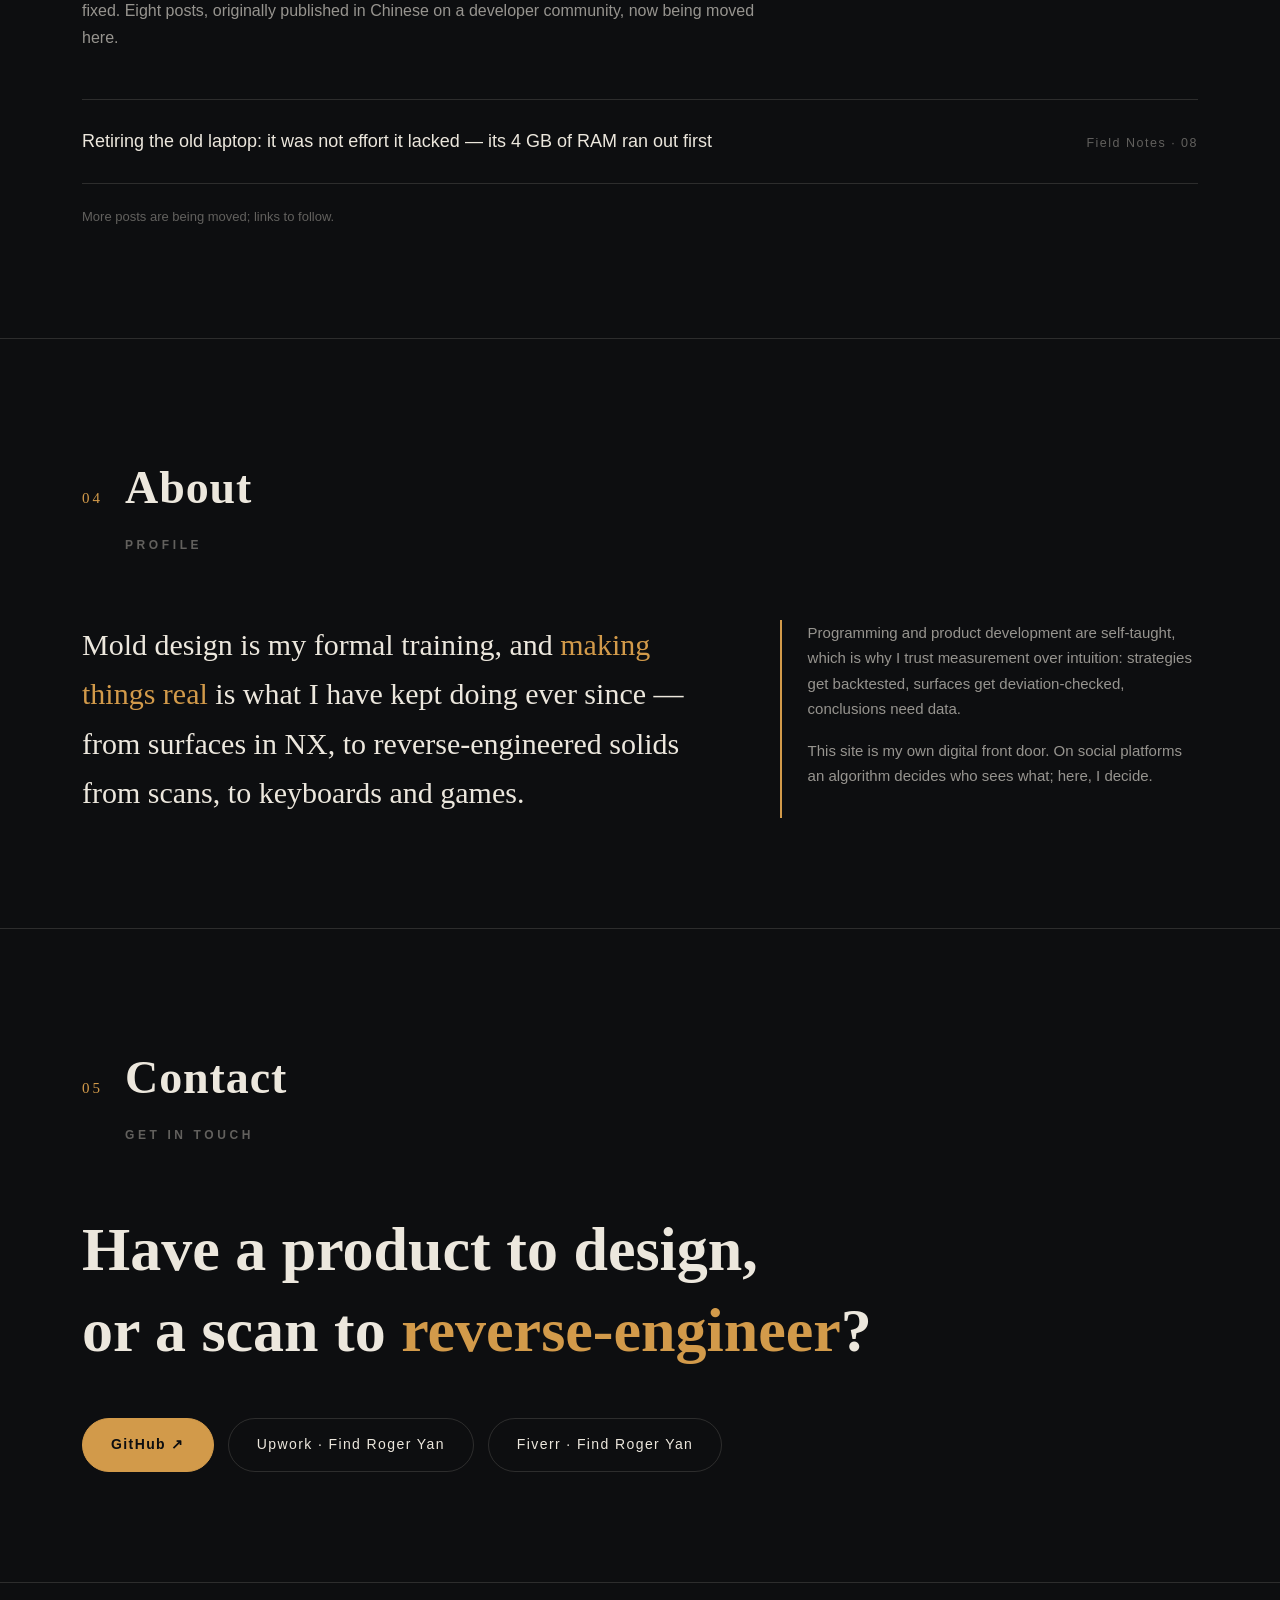
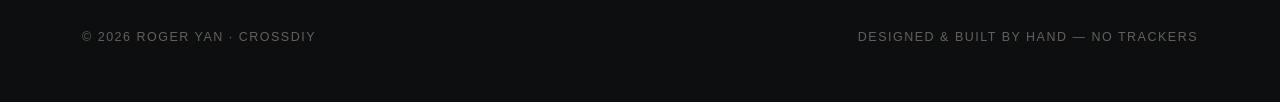
==== commit 4bae0bf7: "Harden: self-hosted fonts, JS-independent reveal" ====
--- a/index.html
+++ b/index.html
@@ -7,9 +7,7 @@
 <meta name="description" content="Roger Yan: mold design and Siemens NX surfacing engineer. NX product and mold design, reverse engineering from scan data, product development.">
 <link rel="alternate" hreflang="en" href="https://me.crossdiy.com/">
 <link rel="alternate" hreflang="zh-CN" href="https://me.crossdiy.com/zh">
-<link rel="preconnect" href="https://fonts.googleapis.com">
-<link rel="preconnect" href="https://fonts.gstatic.com" crossorigin>
-<link href="https://fonts.googleapis.com/css2?family=Fraunces:opsz,wght@9..144,300;9..144,500;9..144,600&family=Inter:wght@400;500;600&family=Noto+Serif+SC:wght@600;900&display=swap" rel="stylesheet">
+<link rel="stylesheet" href="/fonts.css">
 <style>
   :root{
     --ink:#0d0e10;
@@ -113,8 +111,9 @@
   footer{padding:44px 0 54px;border-top:1px solid var(--line);font-size:12.5px;color:var(--paper-faint);letter-spacing:.12em}
   footer .wrap{display:flex;justify-content:space-between;flex-wrap:wrap;gap:14px}
 
-  .reveal{opacity:0;transform:translateY(26px);transition:opacity .8s ease,transform .8s ease}
-  .reveal.in{opacity:1;transform:none}
+  .reveal{opacity:1;transform:none}
+  html.jsr .reveal{opacity:0;transform:translateY(26px);transition:opacity .8s ease,transform .8s ease}
+  html.jsr .reveal.in{opacity:1;transform:none}
 </style>
 </head>
 <body>
@@ -283,10 +282,19 @@
 </footer>
 
 <script>
-  const io = new IntersectionObserver(es => {
-    es.forEach(e => { if (e.isIntersecting) { e.target.classList.add('in'); io.unobserve(e.target); } });
-  }, { threshold: .12 });
-  document.querySelectorAll('.reveal').forEach(el => io.observe(el));
+  document.documentElement.classList.add('jsr');
+  const revealEls = document.querySelectorAll('.reveal');
+  if ('IntersectionObserver' in window) {
+    const io = new IntersectionObserver(es => {
+      es.forEach(e => { if (e.isIntersecting) { e.target.classList.add('in'); io.unobserve(e.target); } });
+    }, { threshold: .12 });
+    revealEls.forEach(el => io.observe(el));
+    setTimeout(() => revealEls.forEach(el => {
+      if (el.getBoundingClientRect().top < window.innerHeight) el.classList.add('in');
+    }), 1200);
+  } else {
+    revealEls.forEach(el => el.classList.add('in'));
+  }
 </script>
 </body>
 </html>
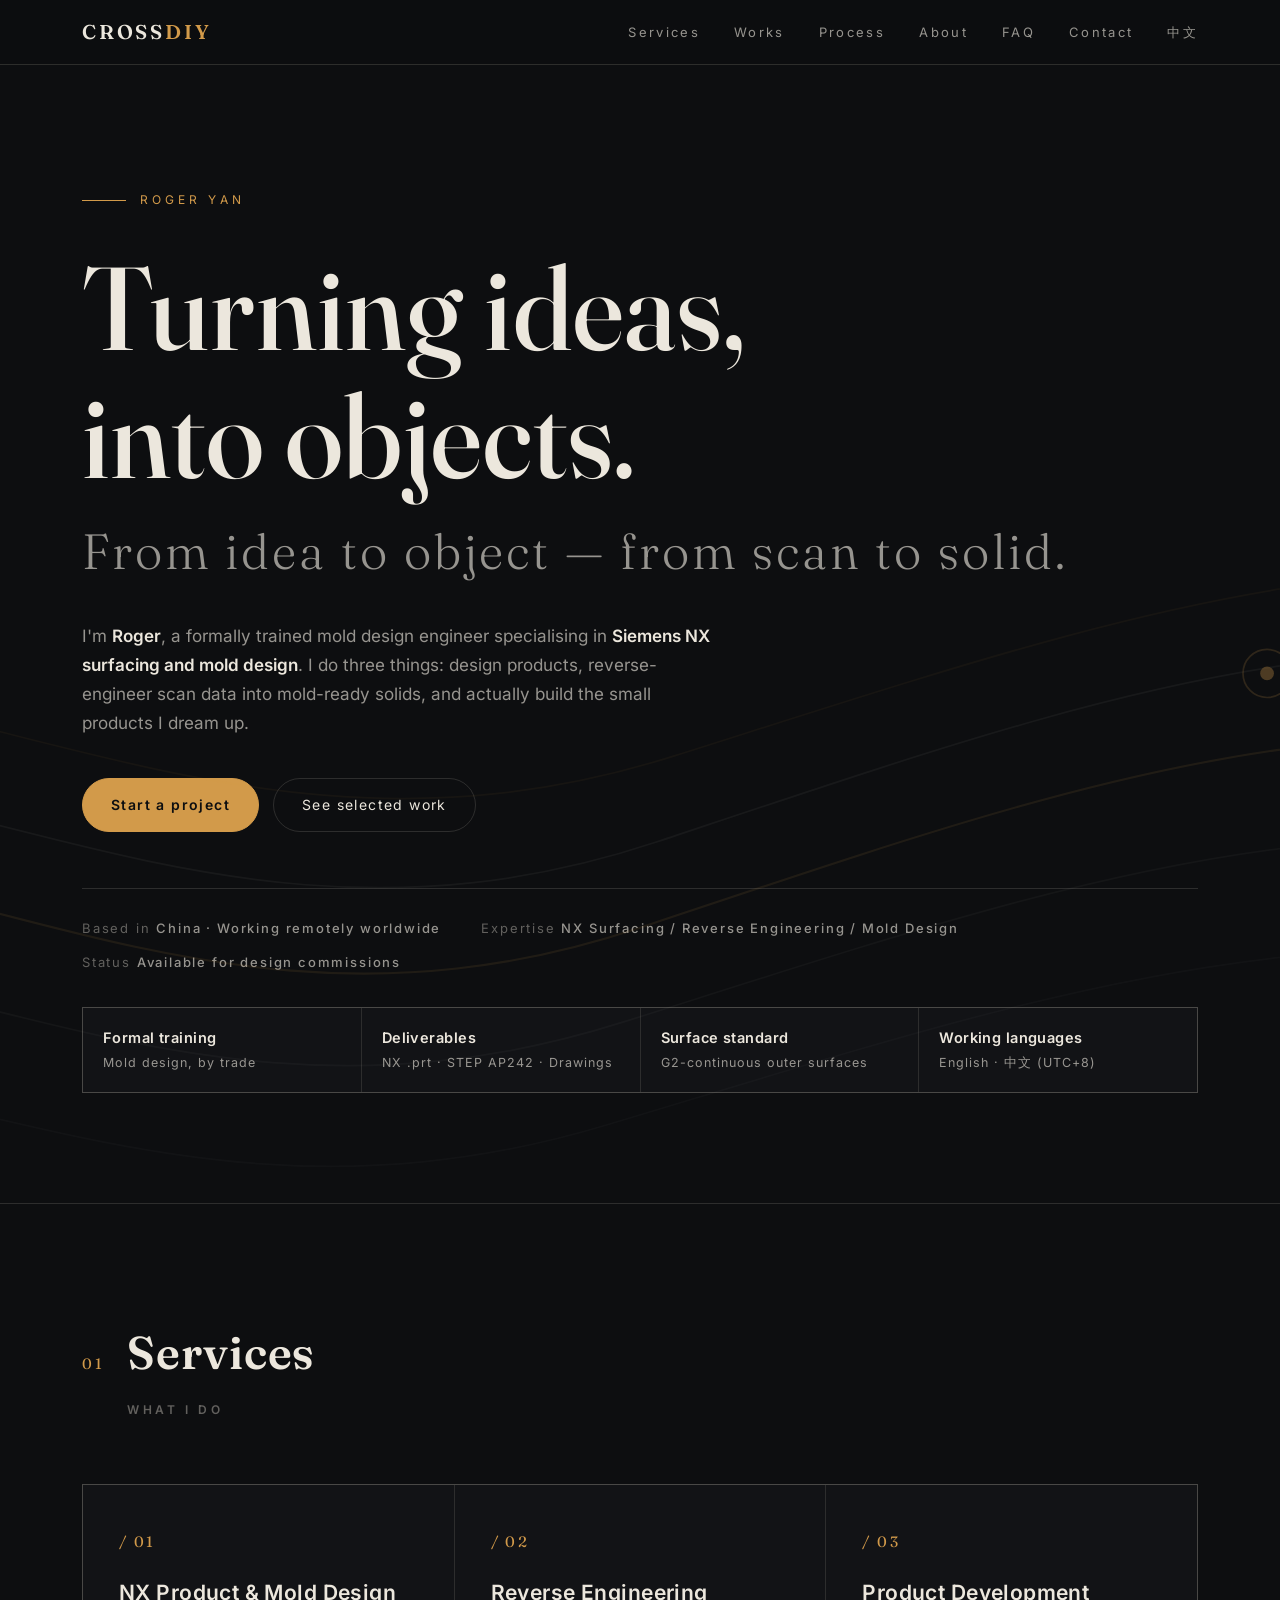
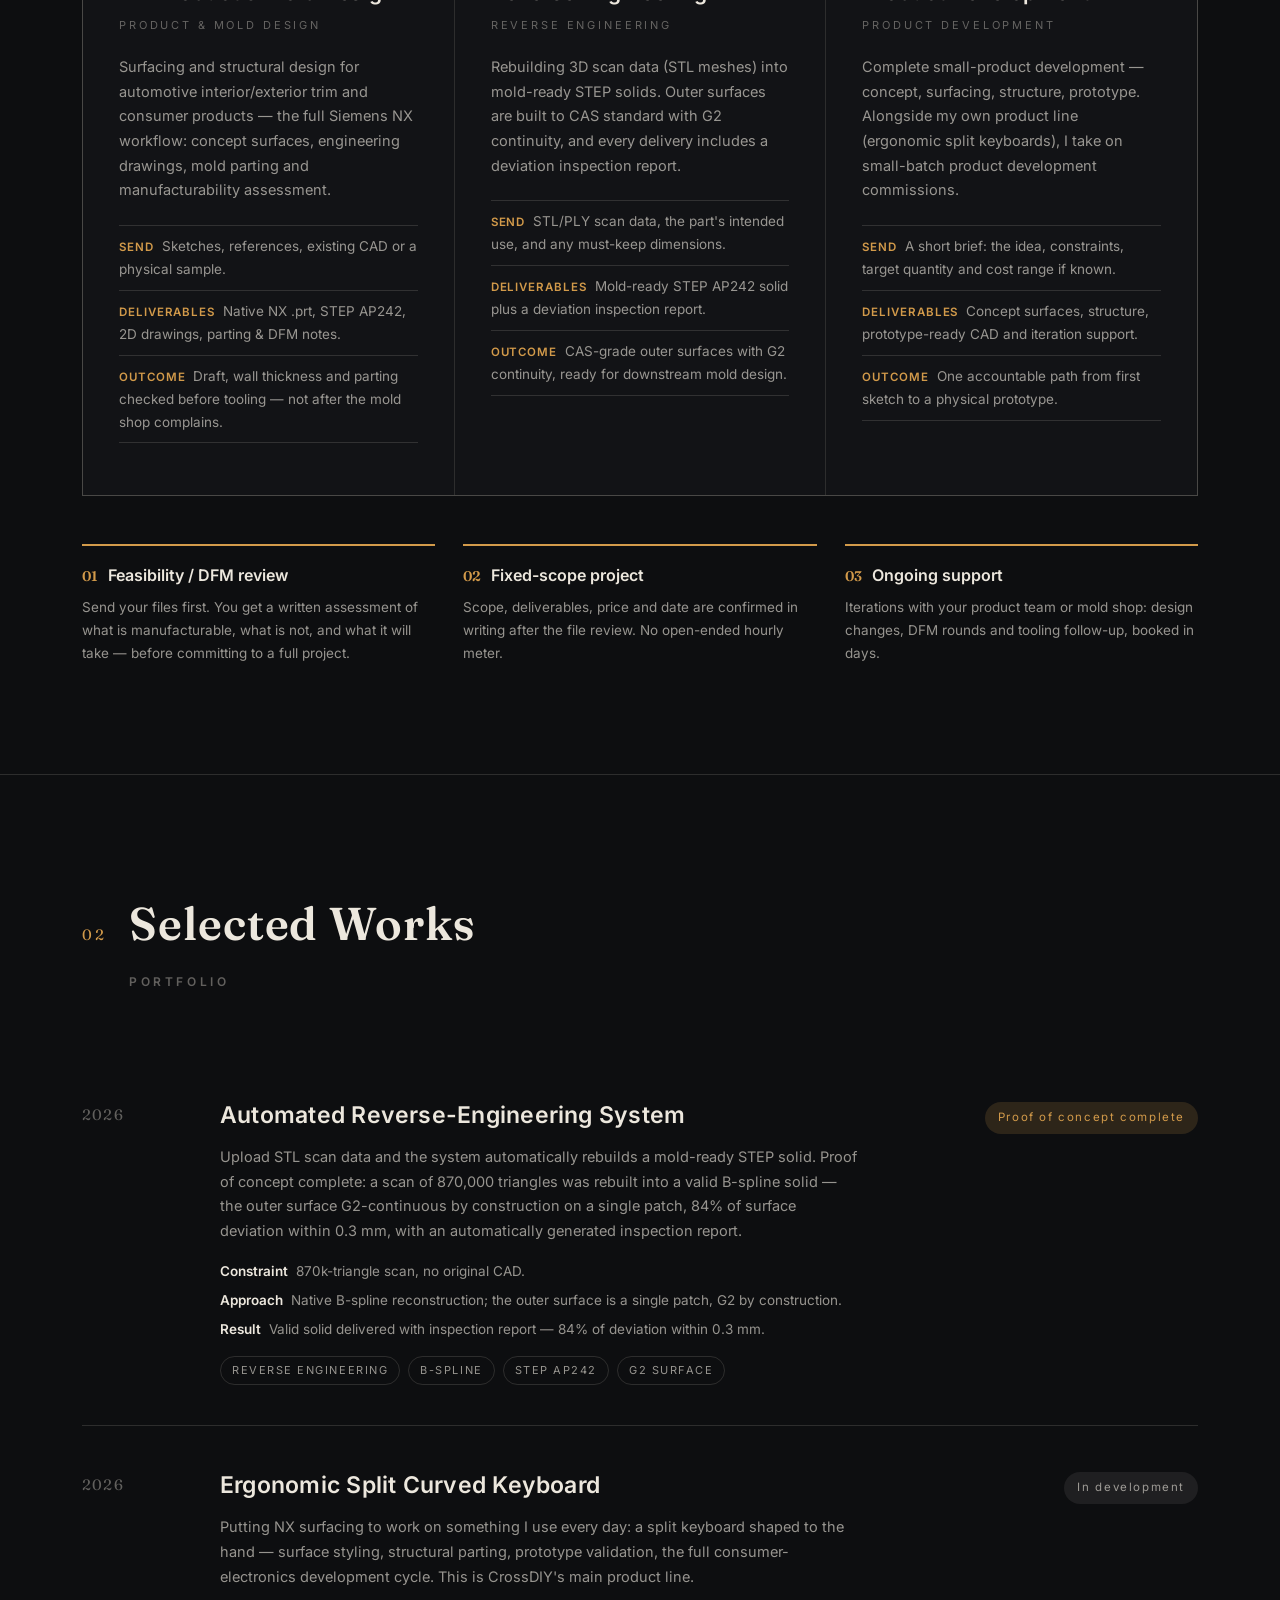
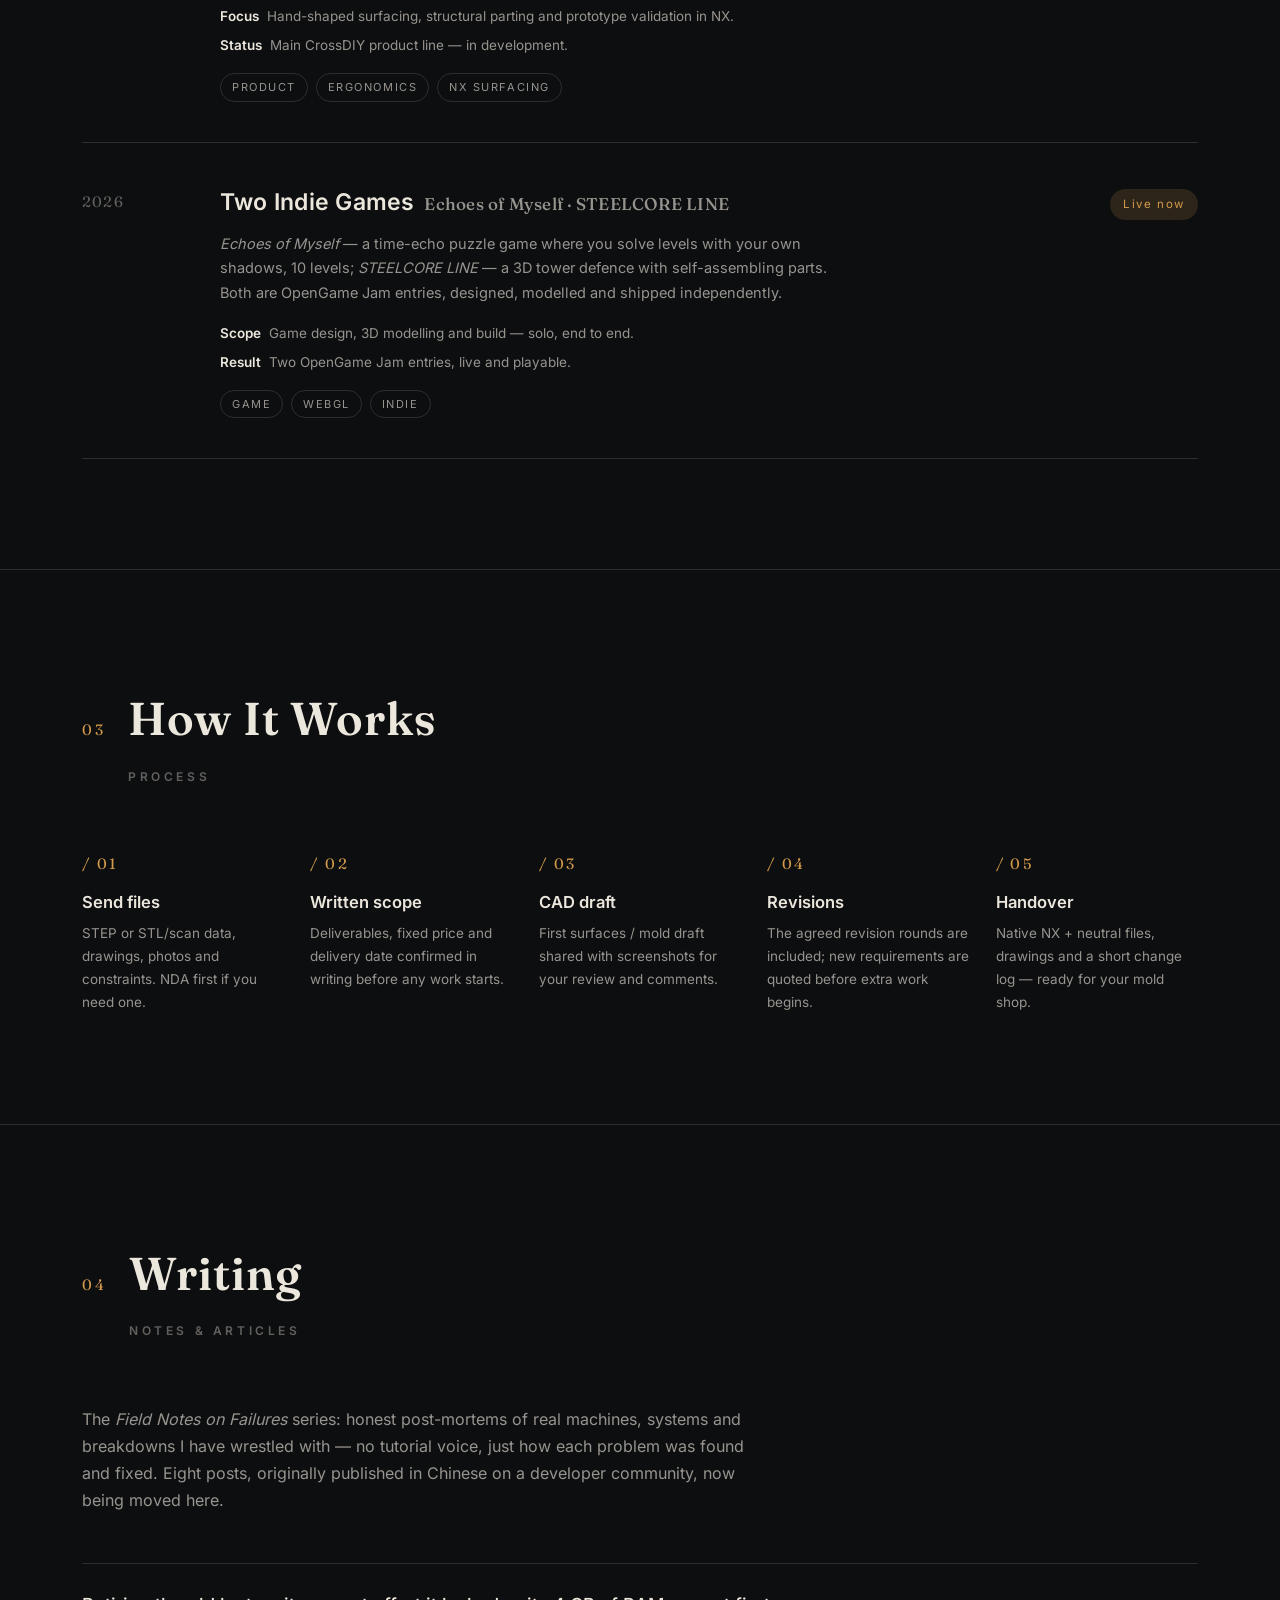
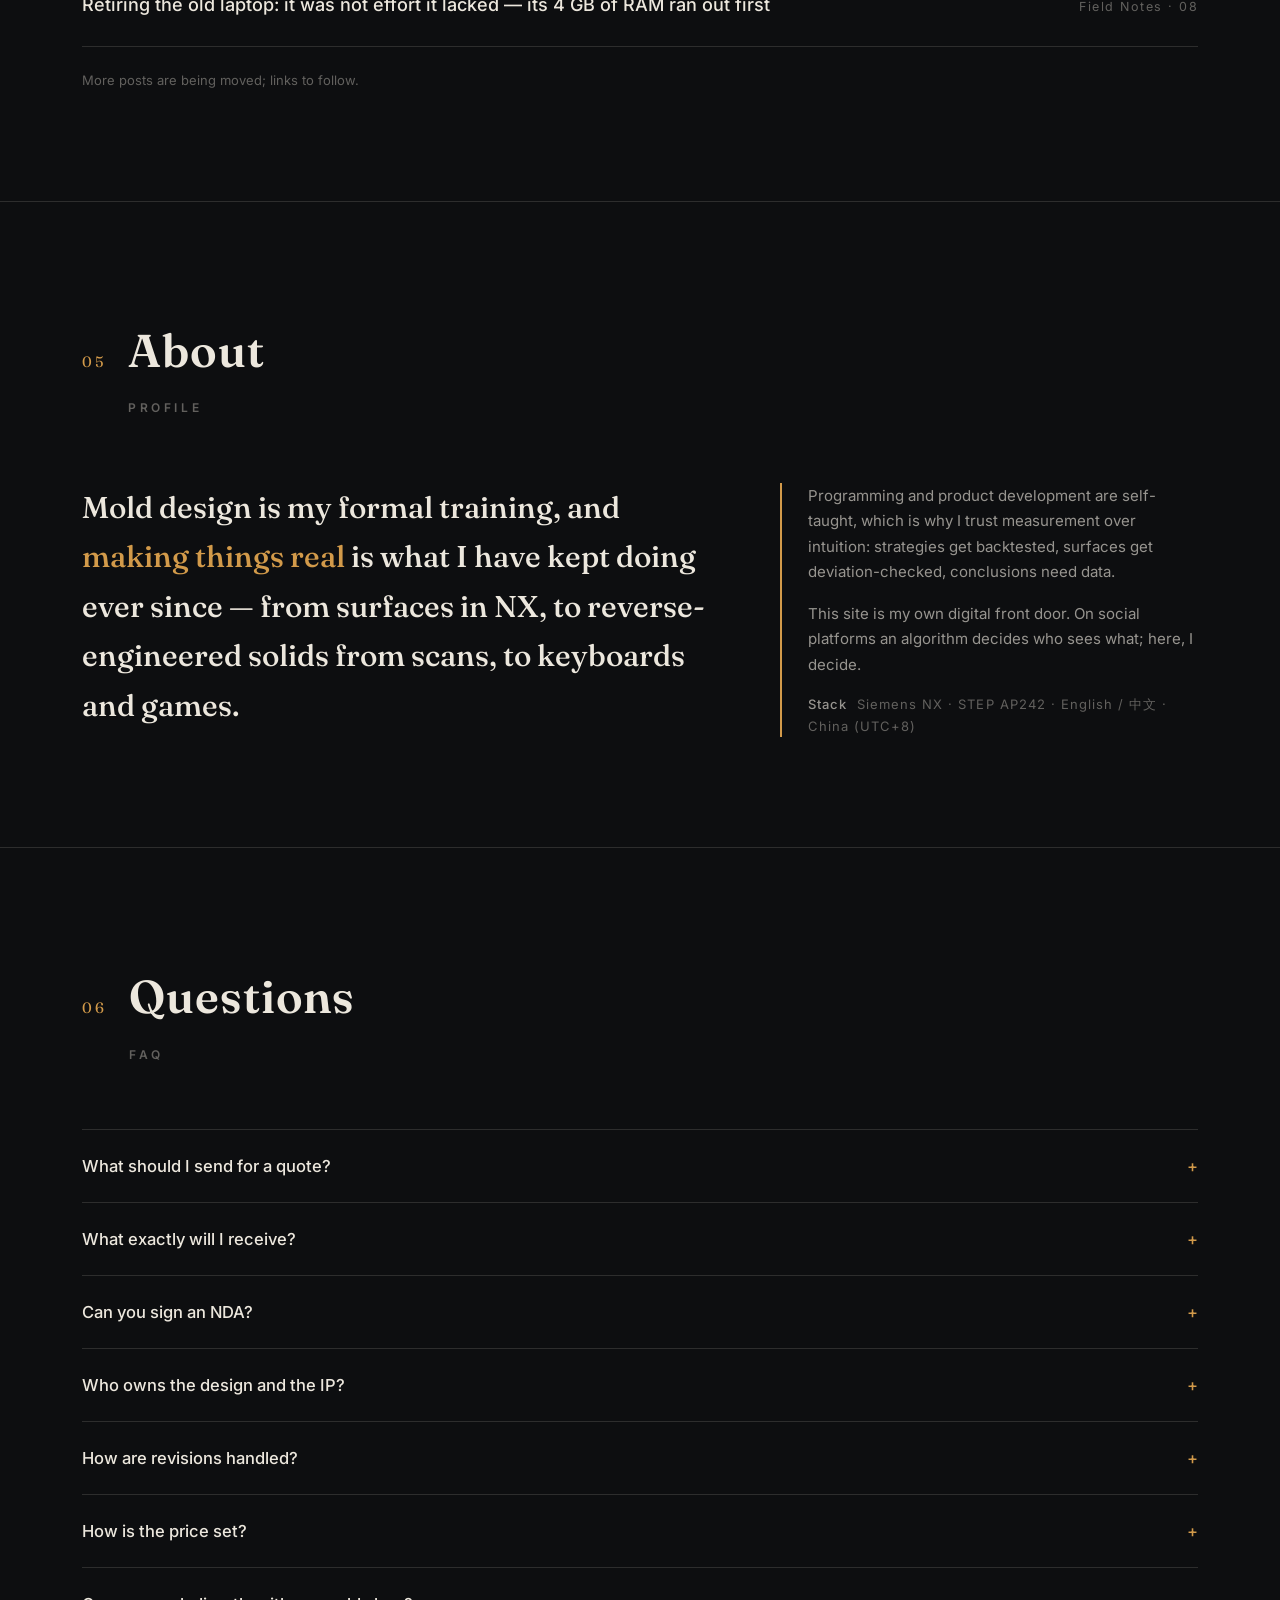
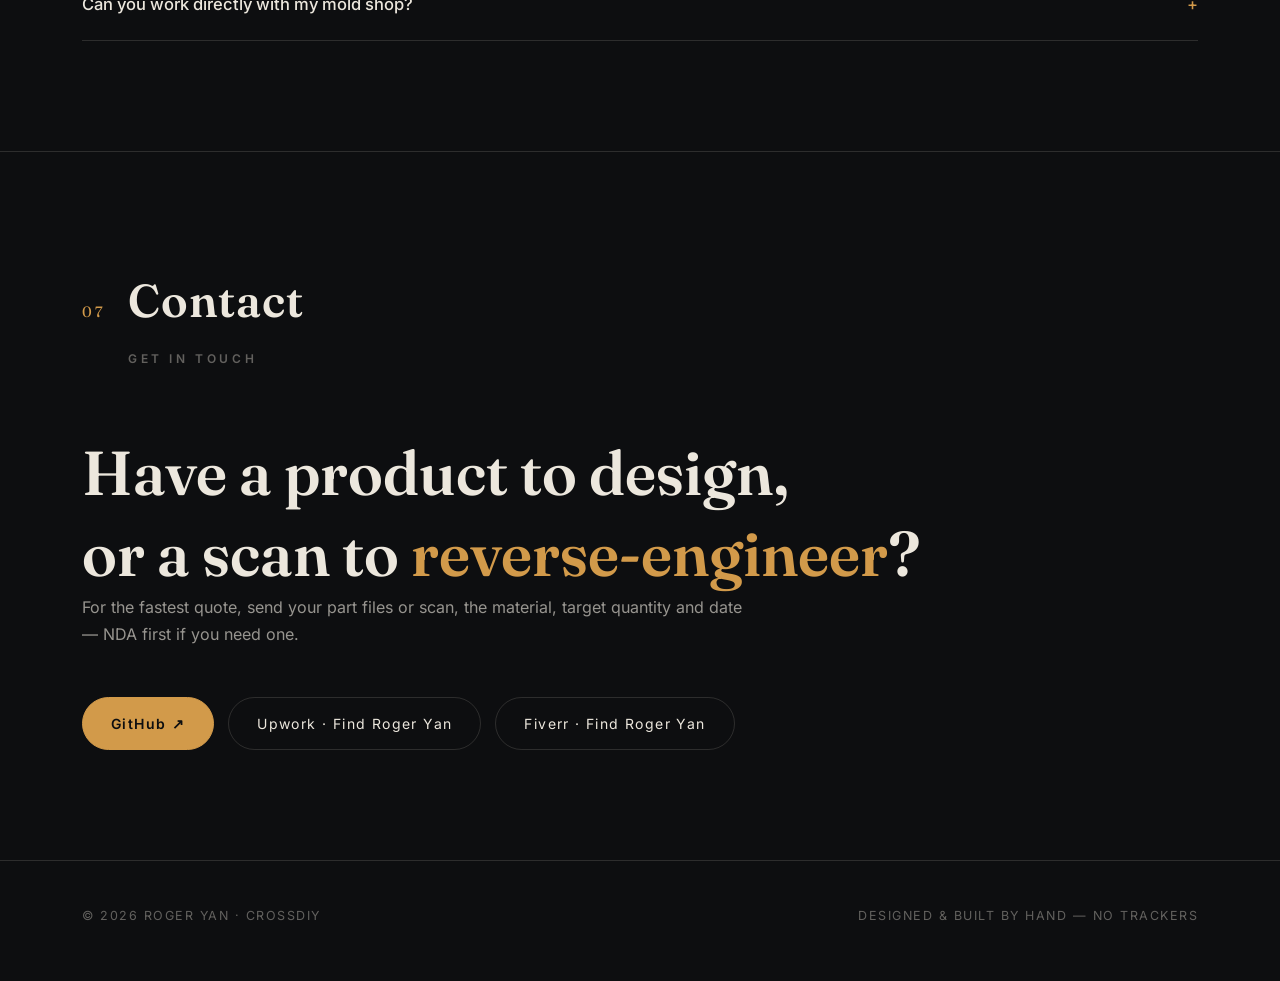
==== commit c55b7e41: "Harden: self-hosted fonts, JS-independent reveal" ====
--- a/index.html
+++ b/index.html
@@ -3,10 +3,23 @@
 <head>
 <meta charset="UTF-8">
 <meta name="viewport" content="width=device-width, initial-scale=1.0">
-<title>Roger Yan — Mold Design · NX Surfacing · Reverse Engineering | CrossDIY</title>
+<title>Roger Yan — Siemens NX Surfacing & Mold Design</title>
 <meta name="description" content="Roger Yan: mold design and Siemens NX surfacing engineer. NX product and mold design, reverse engineering from scan data, product development.">
 <link rel="alternate" hreflang="en" href="https://me.crossdiy.com/">
 <link rel="alternate" hreflang="zh-CN" href="https://me.crossdiy.com/zh">
+<link rel="canonical" href="https://me.crossdiy.com/">
+<meta property="og:type" content="website">
+<meta property="og:site_name" content="CrossDIY">
+<meta property="og:title" content="Roger Yan — Siemens NX Surfacing & Mold Design">
+<meta property="og:description" content="Roger Yan: mold design and Siemens NX surfacing engineer. NX product and mold design, reverse engineering from scan data, product development.">
+<meta property="og:url" content="https://me.crossdiy.com/">
+<meta property="og:image" content="https://me.crossdiy.com/og-cover.png">
+<meta property="og:image:width" content="1200">
+<meta property="og:image:height" content="630">
+<meta name="twitter:card" content="summary_large_image">
+<meta name="theme-color" content="#0d0e10">
+<link rel="icon" href="data:image/svg+xml,%3Csvg xmlns='http://www.w3.org/2000/svg' viewBox='0 0 64 64'%3E%3Crect width='64' height='64' fill='%230d0e10'/%3E%3Ctext x='32' y='44' font-family='Georgia,serif' font-size='36' fill='%23d29a4a' text-anchor='middle'%3EC%3C/text%3E%3C/svg%3E">
+<script type="application/ld+json">{"@context": "https://schema.org", "@graph": [{"@type": "Person", "name": "Roger Yan", "url": "https://me.crossdiy.com/", "jobTitle": "Mold Design & Siemens NX Surfacing Engineer", "knowsLanguage": ["en", "zh-CN"], "address": {"@type": "PostalAddress", "addressCountry": "CN"}}, {"@type": "ProfessionalService", "name": "CrossDIY — Roger Yan", "url": "https://me.crossdiy.com/", "description": "Roger Yan: mold design and Siemens NX surfacing engineer. NX product and mold design, reverse engineering from scan data, product development.", "areaServed": "Worldwide", "founder": {"@type": "Person", "name": "Roger Yan"}}, {"@type": "FAQPage", "mainEntity": [{"@type": "Question", "name": "What should I send for a quote?", "acceptedAnswer": {"@type": "Answer", "text": "Your part files (STEP, STL or scan data), drawings or photos, the material, target quantity and deadline. If the product is unreleased, ask for an NDA first."}}, {"@type": "Question", "name": "What exactly will I receive?", "acceptedAnswer": {"@type": "Answer", "text": "Whatever the written scope lists — typically native NX .prt files, STEP AP242 / Parasolid-ready neutral files, 2D drawings, and for reverse-engineering work a deviation inspection report."}}, {"@type": "Question", "name": "Can you sign an NDA?", "acceptedAnswer": {"@type": "Answer", "text": "Yes. I am happy to work under an NDA, and project files are treated as confidential."}}, {"@type": "Question", "name": "Who owns the design and the IP?", "acceptedAnswer": {"@type": "Answer", "text": "Ownership and usage terms are agreed in writing in the scope, before work starts — no surprises afterwards."}}, {"@type": "Question", "name": "How are revisions handled?", "acceptedAnswer": {"@type": "Answer", "text": "The number of included revision rounds is stated in the scope. Anything beyond that, or a change of requirements, is quoted before the extra work begins."}}, {"@type": "Question", "name": "How is the price set?", "acceptedAnswer": {"@type": "Answer", "text": "A fixed quote after I have reviewed your files — scope, deliverables and date are confirmed in writing. Ongoing support can be booked by the day instead."}}, {"@type": "Question", "name": "Can you work directly with my mold shop?", "acceptedAnswer": {"@type": "Answer", "text": "Yes. I can exchange files and DFM comments directly with your manufacturer, in English or Chinese."}}]}]}</script>
 <link rel="stylesheet" href="/fonts.css">
 <style>
   :root{
@@ -46,7 +59,7 @@
   .contours svg{width:100%;height:100%}
   .hero-kicker{display:flex;align-items:center;gap:14px;font-size:12px;letter-spacing:.34em;color:var(--accent);text-transform:uppercase;margin-bottom:34px}
   .hero-kicker::before{content:"";width:44px;height:1px;background:var(--accent)}
-  h1{font-family:var(--serif);font-weight:900;font-size:clamp(52px,9.2vw,118px);line-height:1.08;letter-spacing:.01em}
+  h1{font-family:var(--serif);font-weight:500;font-size:clamp(52px,9.2vw,118px);line-height:1.08;letter-spacing:.01em}
   h1 .thin{display:block;font-weight:300;font-size:.42em;letter-spacing:.06em;color:var(--paper-dim);margin-top:26px;font-family:var(--serif)}
   .hero-sub{max-width:640px;margin-top:44px;font-size:17px;color:var(--paper-dim)}
   .hero-sub strong{color:var(--paper);font-weight:600}
@@ -111,12 +124,58 @@
   footer{padding:44px 0 54px;border-top:1px solid var(--line);font-size:12.5px;color:var(--paper-faint);letter-spacing:.12em}
   footer .wrap{display:flex;justify-content:space-between;flex-wrap:wrap;gap:14px}
 
+  .skip{position:absolute;left:-9999px;top:0;background:var(--accent);color:var(--ink);padding:10px 18px;z-index:100;font-size:13px}
+  .skip:focus{left:12px;top:12px}
+  :focus-visible{outline:2px solid var(--accent);outline-offset:3px}
+  .cta-row{display:flex;flex-wrap:wrap;gap:14px;margin-top:40px}
+  .proof{display:grid;grid-template-columns:repeat(4,1fr);gap:1px;background:var(--line);border:1px solid var(--line);margin-top:34px}
+  @media(max-width:860px){.proof{grid-template-columns:repeat(2,1fr)}}
+  .proof div{background:var(--ink-2);padding:18px 20px;font-size:12.5px;letter-spacing:.08em;color:var(--paper-dim)}
+  .proof b{display:block;color:var(--paper);font-size:14.5px;letter-spacing:.03em;margin-bottom:2px}
+  .svc-list{list-style:none;margin-top:22px;border-top:1px solid var(--line)}
+  .svc-list li{font-size:13.5px;color:var(--paper-dim);padding:9px 0;border-bottom:1px solid var(--line)}
+  .svc-list b{color:var(--accent);font-weight:600;letter-spacing:.08em;margin-right:8px;font-size:11.5px;text-transform:uppercase}
+  .ladder{display:grid;grid-template-columns:repeat(3,1fr);gap:28px;margin-top:48px}
+  @media(max-width:860px){.ladder{grid-template-columns:1fr}}
+  .ladder>div{border-top:2px solid var(--accent);padding-top:16px}
+  .ladder h4{font-size:16px;font-weight:600}
+  .ladder h4 span{font-family:var(--serif);color:var(--accent);margin-right:10px;font-size:14px}
+  .ladder p{font-size:13.5px;color:var(--paper-dim);margin-top:6px}
+  .case-facts{margin-top:16px;display:grid;gap:6px;font-size:13.5px;color:var(--paper-dim)}
+  .case-facts b{color:var(--paper);font-weight:600;margin-right:8px}
+  .steps{display:grid;grid-template-columns:repeat(5,1fr);gap:26px}
+  @media(max-width:1000px){.steps{grid-template-columns:repeat(2,1fr)}}
+  @media(max-width:560px){.steps{grid-template-columns:1fr}}
+  .step .num{font-family:var(--serif);color:var(--accent);font-size:15px;letter-spacing:.16em}
+  .step h4{font-size:16.5px;font-weight:600;margin:12px 0 6px}
+  .step p{font-size:13.5px;color:var(--paper-dim)}
+  .faq details{border-bottom:1px solid var(--line)}
+  .faq details:first-of-type{border-top:1px solid var(--line)}
+  .faq summary{cursor:pointer;padding:22px 0;font-size:16.5px;font-weight:500;list-style:none}
+  .faq summary::-webkit-details-marker{display:none}
+  .faq summary::after{content:"+";float:right;color:var(--accent)}
+  .faq details[open] summary::after{content:"\2013"}
+  .faq details p{padding:0 0 22px;font-size:14.5px;color:var(--paper-dim);max-width:780px}
+  .stack-line{font-size:13px!important;letter-spacing:.08em;color:var(--paper-faint)!important}
+  .stack-line b{color:var(--paper-dim);font-weight:500}
+  .mobile-cta{display:none}
+  @media(max-width:760px){
+    body{padding-bottom:66px}
+    .mobile-cta{display:block;position:fixed;left:16px;right:16px;bottom:14px;z-index:60;background:var(--accent);color:var(--ink);text-align:center;padding:13px 20px;border-radius:99px;font-weight:600;font-size:14.5px;box-shadow:0 8px 30px rgba(0,0,0,.45)}
+    .nav-links{gap:16px;font-size:11.5px;overflow-x:auto;white-space:nowrap;scrollbar-width:none}
+  }
+  @media (prefers-reduced-motion: reduce){
+    html{scroll-behavior:auto}
+    *{transition:none!important;animation:none!important}
+  }
+
   .reveal{opacity:1;transform:none}
   html.jsr .reveal{opacity:0;transform:translateY(26px);transition:opacity .8s ease,transform .8s ease}
   html.jsr .reveal.in{opacity:1;transform:none}
 </style>
 </head>
 <body>
+<a class="skip" href="#content">Skip to content</a>
 
 <nav>
   <div class="wrap">
@@ -124,14 +183,16 @@
     <div class="nav-links">
       <a href="#services">Services</a>
       <a href="#works">Works</a>
-      <a href="#writing">Writing</a>
+      <a href="#process">Process</a>
       <a href="#about">About</a>
+      <a href="#faq">FAQ</a>
       <a href="#contact">Contact</a>
       <a href="/zh">中文</a>
     </div>
   </div>
 </nav>
 
+<main id="content">
 <header id="top">
   <div class="contours" aria-hidden="true">
     <svg viewBox="0 0 1440 700" preserveAspectRatio="xMidYMid slice" fill="none">
@@ -150,11 +211,13 @@
       <span class="thin">From idea to object — from scan to solid.</span>
     </h1>
     <p class="hero-sub">I'm <strong>Roger</strong>, a formally trained mold design engineer specialising in <strong>Siemens NX surfacing and mold design</strong>. I do three things: design products, reverse-engineer scan data into mold-ready solids, and actually build the small products I dream up.</p>
+    <div class="cta-row"><a class="btn solid" href="#contact">Start a project</a><a class="btn" href="#works">See selected work</a></div>
     <div class="hero-meta">
       <span>Based in <b>China · Working remotely worldwide</b></span>
       <span>Expertise <b>NX Surfacing / Reverse Engineering / Mold Design</b></span>
       <span>Status <b>Available for design commissions</b></span>
     </div>
+    <div class="proof reveal"><div><b>Formal training</b>Mold design, by trade</div><div><b>Deliverables</b>NX .prt · STEP AP242 · Drawings</div><div><b>Surface standard</b>G2-continuous outer surfaces</div><div><b>Working languages</b>English · 中文 (UTC+8)</div></div>
   </div>
 </header>
 
@@ -170,20 +233,24 @@
         <h3>NX Product &amp; Mold Design</h3>
         <div class="en">Product &amp; Mold Design</div>
         <p>Surfacing and structural design for automotive interior/exterior trim and consumer products — the full Siemens NX workflow: concept surfaces, engineering drawings, mold parting and manufacturability assessment.</p>
+        <ul class="svc-list"><li><b>Send</b>Sketches, references, existing CAD or a physical sample.</li><li><b>Deliverables</b>Native NX .prt, STEP AP242, 2D drawings, parting & DFM notes.</li><li><b>Outcome</b>Draft, wall thickness and parting checked before tooling — not after the mold shop complains.</li></ul>
       </div>
       <div class="svc">
         <div class="num">/ 02</div>
         <h3>Reverse Engineering</h3>
         <div class="en">Reverse Engineering</div>
         <p>Rebuilding 3D scan data (STL meshes) into mold-ready STEP solids. Outer surfaces are built to CAS standard with G2 continuity, and every delivery includes a deviation inspection report.</p>
+        <ul class="svc-list"><li><b>Send</b>STL/PLY scan data, the part's intended use, and any must-keep dimensions.</li><li><b>Deliverables</b>Mold-ready STEP AP242 solid plus a deviation inspection report.</li><li><b>Outcome</b>CAS-grade outer surfaces with G2 continuity, ready for downstream mold design.</li></ul>
       </div>
       <div class="svc">
         <div class="num">/ 03</div>
         <h3>Product Development</h3>
         <div class="en">Product Development</div>
         <p>Complete small-product development — concept, surfacing, structure, prototype. Alongside my own product line (ergonomic split keyboards), I take on small-batch product development commissions.</p>
-      </div>
-    </div>
+        <ul class="svc-list"><li><b>Send</b>A short brief: the idea, constraints, target quantity and cost range if known.</li><li><b>Deliverables</b>Concept surfaces, structure, prototype-ready CAD and iteration support.</li><li><b>Outcome</b>One accountable path from first sketch to a physical prototype.</li></ul>
+      </div>
+    </div>
+<div class="ladder reveal"><div><h4><span>01</span>Feasibility / DFM review</h4><p>Send your files first. You get a written assessment of what is manufacturable, what is not, and what it will take — before committing to a full project.</p></div><div><h4><span>02</span>Fixed-scope project</h4><p>Scope, deliverables, price and date are confirmed in writing after the file review. No open-ended hourly meter.</p></div><div><h4><span>03</span>Ongoing support</h4><p>Iterations with your product team or mold shop: design changes, DFM rounds and tooling follow-up, booked in days.</p></div></div>
   </div>
 </section>
 
@@ -199,6 +266,7 @@
       <div>
         <h3>Automated Reverse-Engineering System</h3>
         <p>Upload STL scan data and the system automatically rebuilds a mold-ready STEP solid. Proof of concept complete: a scan of 870,000 triangles was rebuilt into a valid B-spline solid — the outer surface G2-continuous by construction on a single patch, 84% of surface deviation within 0.3&nbsp;mm, with an automatically generated inspection report.</p>
+        <div class="case-facts"><span><b>Constraint</b>870k-triangle scan, no original CAD.</span><span><b>Approach</b>Native B-spline reconstruction; the outer surface is a single patch, G2 by construction.</span><span><b>Result</b>Valid solid delivered with inspection report — 84% of deviation within 0.3 mm.</span></div>
         <div class="tags"><span class="tag">REVERSE ENGINEERING</span><span class="tag">B-SPLINE</span><span class="tag">STEP AP242</span><span class="tag">G2 SURFACE</span></div>
       </div>
       <div class="chip">Proof of concept complete</div>
@@ -209,6 +277,7 @@
       <div>
         <h3>Ergonomic Split Curved Keyboard</h3>
         <p>Putting NX surfacing to work on something I use every day: a split keyboard shaped to the hand — surface styling, structural parting, prototype validation, the full consumer-electronics development cycle. This is CrossDIY's main product line.</p>
+        <div class="case-facts"><span><b>Focus</b>Hand-shaped surfacing, structural parting and prototype validation in NX.</span><span><b>Status</b>Main CrossDIY product line — in development.</span></div>
         <div class="tags"><span class="tag">PRODUCT</span><span class="tag">ERGONOMICS</span><span class="tag">NX SURFACING</span></div>
       </div>
       <div class="chip dev">In development</div>
@@ -219,6 +288,7 @@
       <div>
         <h3>Two Indie Games<span class="en-name">Echoes of Myself · STEELCORE LINE</span></h3>
         <p><i>Echoes of Myself</i> — a time-echo puzzle game where you solve levels with your own shadows, 10 levels; <i>STEELCORE LINE</i> — a 3D tower defence with self-assembling parts. Both are OpenGame Jam entries, designed, modelled and shipped independently.</p>
+        <div class="case-facts"><span><b>Scope</b>Game design, 3D modelling and build — solo, end to end.</span><span><b>Result</b>Two OpenGame Jam entries, live and playable.</span></div>
         <div class="tags"><span class="tag">GAME</span><span class="tag">WEBGL</span><span class="tag">INDIE</span></div>
       </div>
       <div class="chip">Live now</div>
@@ -226,10 +296,26 @@
   </div>
 </section>
 
+<section id="process">
+  <div class="wrap">
+    <div class="sec-head reveal">
+      <div class="sec-no">03</div>
+      <h2 class="sec-title">How It Works<small>Process</small></h2>
+    </div>
+    <div class="steps reveal">
+      <div class="step"><div class="num">/ 01</div><h4>Send files</h4><p>STEP or STL/scan data, drawings, photos and constraints. NDA first if you need one.</p></div>
+      <div class="step"><div class="num">/ 02</div><h4>Written scope</h4><p>Deliverables, fixed price and delivery date confirmed in writing before any work starts.</p></div>
+      <div class="step"><div class="num">/ 03</div><h4>CAD draft</h4><p>First surfaces / mold draft shared with screenshots for your review and comments.</p></div>
+      <div class="step"><div class="num">/ 04</div><h4>Revisions</h4><p>The agreed revision rounds are included; new requirements are quoted before extra work begins.</p></div>
+      <div class="step"><div class="num">/ 05</div><h4>Handover</h4><p>Native NX + neutral files, drawings and a short change log — ready for your mold shop.</p></div>
+    </div>
+  </div>
+</section>
+
 <section id="writing">
   <div class="wrap">
     <div class="sec-head reveal">
-      <div class="sec-no">03</div>
+      <div class="sec-no">04</div>
       <h2 class="sec-title">Writing<small>Notes &amp; Articles</small></h2>
     </div>
     <p class="writing-lede reveal">The <i>Field Notes on Failures</i> series: honest post-mortems of real machines, systems and breakdowns I have wrestled with — no tutorial voice, just how each problem was found and fixed. Eight posts, originally published in Chinese on a developer community, now being moved here.</p>
@@ -246,7 +332,7 @@
 <section id="about">
   <div class="wrap">
     <div class="sec-head reveal">
-      <div class="sec-no">04</div>
+      <div class="sec-no">05</div>
       <h2 class="sec-title">About<small>Profile</small></h2>
     </div>
     <div class="about-grid reveal">
@@ -254,7 +340,20 @@
       <div class="creed">
         <p>Programming and product development are self-taught, which is why I trust measurement over intuition: strategies get backtested, surfaces get deviation-checked, conclusions need data.</p>
         <p>This site is my own digital front door. On social platforms an algorithm decides who sees what; here, I decide.</p>
-      </div>
+        <p class="stack-line"><b>Stack</b> &nbsp;Siemens NX · STEP AP242 · English / 中文 · China (UTC+8)</p>
+      </div>
+    </div>
+  </div>
+</section>
+
+<section id="faq">
+  <div class="wrap">
+    <div class="sec-head reveal">
+      <div class="sec-no">06</div>
+      <h2 class="sec-title">Questions<small>FAQ</small></h2>
+    </div>
+    <div class="faq reveal">
+      <details><summary>What should I send for a quote?</summary><p>Your part files (STEP, STL or scan data), drawings or photos, the material, target quantity and deadline. If the product is unreleased, ask for an NDA first.</p></details><details><summary>What exactly will I receive?</summary><p>Whatever the written scope lists — typically native NX .prt files, STEP AP242 / Parasolid-ready neutral files, 2D drawings, and for reverse-engineering work a deviation inspection report.</p></details><details><summary>Can you sign an NDA?</summary><p>Yes. I am happy to work under an NDA, and project files are treated as confidential.</p></details><details><summary>Who owns the design and the IP?</summary><p>Ownership and usage terms are agreed in writing in the scope, before work starts — no surprises afterwards.</p></details><details><summary>How are revisions handled?</summary><p>The number of included revision rounds is stated in the scope. Anything beyond that, or a change of requirements, is quoted before the extra work begins.</p></details><details><summary>How is the price set?</summary><p>A fixed quote after I have reviewed your files — scope, deliverables and date are confirmed in writing. Ongoing support can be booked by the day instead.</p></details><details><summary>Can you work directly with my mold shop?</summary><p>Yes. I can exchange files and DFM comments directly with your manufacturer, in English or Chinese.</p></details>
     </div>
   </div>
 </section>
@@ -262,10 +361,11 @@
 <section id="contact">
   <div class="wrap">
     <div class="sec-head reveal">
-      <div class="sec-no">05</div>
+      <div class="sec-no">07</div>
       <h2 class="sec-title">Contact<small>Get in Touch</small></h2>
     </div>
     <p class="contact-big reveal">Have a product to design,<br>or a scan to <em>reverse-engineer</em>?</p>
+    <p class="writing-lede reveal">For the fastest quote, send your part files or scan, the material, target quantity and date — NDA first if you need one.</p>
     <div class="contact-row reveal">
       <a class="btn solid" href="https://github.com/shidu110" target="_blank" rel="noopener">GitHub ↗</a>
       <span class="btn">Upwork · Find Roger Yan</span>
@@ -274,17 +374,23 @@
   </div>
 </section>
 
+</main>
+
 <footer>
   <div class="wrap">
     <span>© 2026 ROGER YAN · CROSSDIY</span>
     <span>DESIGNED &amp; BUILT BY HAND — NO TRACKERS</span>
   </div>
 </footer>
+
+<a class="mobile-cta" href="#contact">Start a project</a>
 
 <script>
   document.documentElement.classList.add('jsr');
   const revealEls = document.querySelectorAll('.reveal');
-  if ('IntersectionObserver' in window) {
+  if (window.matchMedia('(prefers-reduced-motion: reduce)').matches) {
+    revealEls.forEach(el => el.classList.add('in'));
+  } else if ('IntersectionObserver' in window) {
     const io = new IntersectionObserver(es => {
       es.forEach(e => { if (e.isIntersecting) { e.target.classList.add('in'); io.unobserve(e.target); } });
     }, { threshold: .12 });
--- a/fonts.css
+++ b/fonts.css
@@ -0,0 +1,23 @@
+/* Self-hosted fonts (latin subsets, variable) — no Google Fonts dependency. */
+@font-face{
+  font-family:"Fraunces";
+  font-style:normal;
+  font-weight:300 600;
+  font-display:swap;
+  src:url("/fonts/fraunces.woff2") format("woff2");
+}
+@font-face{
+  font-family:"Inter";
+  font-style:normal;
+  font-weight:400 600;
+  font-display:swap;
+  src:url("/fonts/inter.woff2") format("woff2");
+}
+@font-face{
+  font-family:"Noto Serif SC";
+  font-style:normal;
+  font-weight:600 900;
+  font-display:swap;
+  src:url("/fonts/noto-serif-sc.woff2") format("woff2");
+  unicode-range:U+0000-00FF,U+0131,U+0152-0153,U+02BB-02BC,U+02C6,U+02DA,U+02DC,U+0304,U+0308,U+0329,U+2000-206F,U+20AC,U+2122,U+2191,U+2193,U+2212,U+2215,U+FEFF,U+FFFD;
+}
